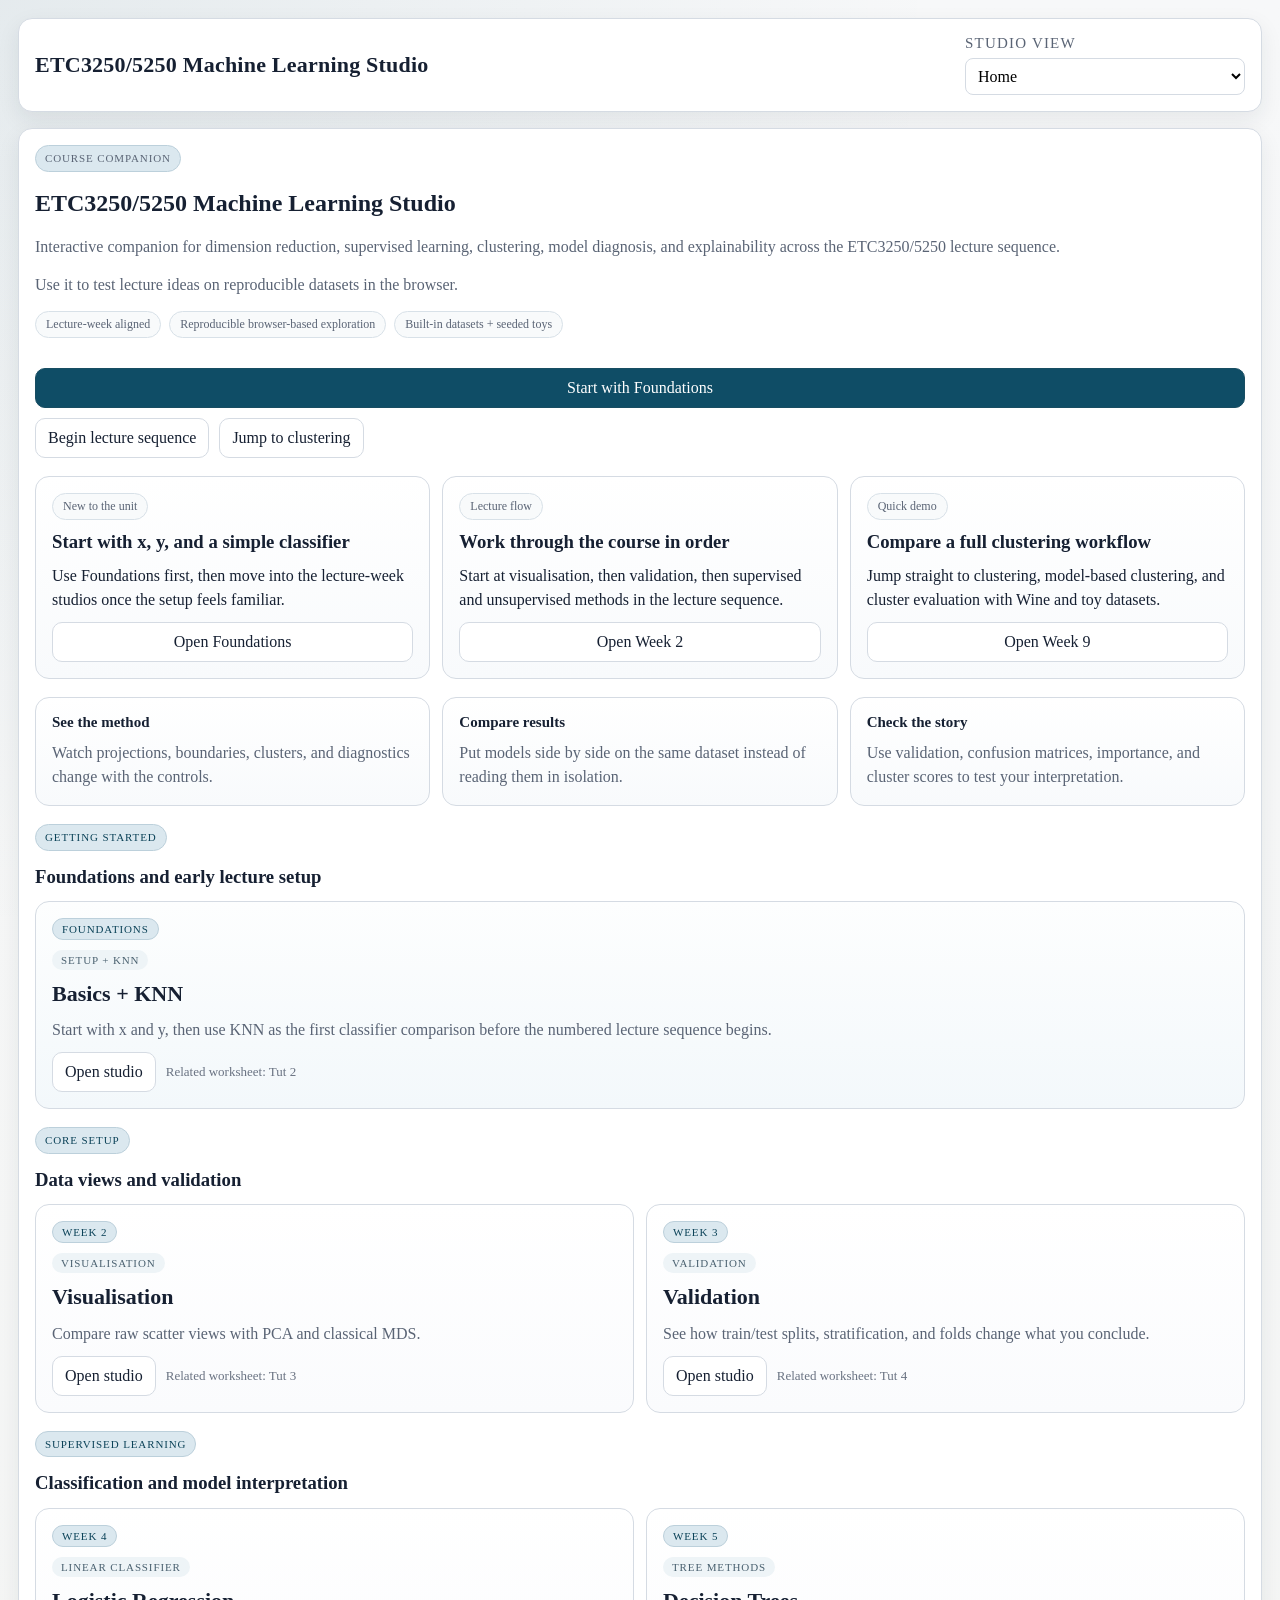
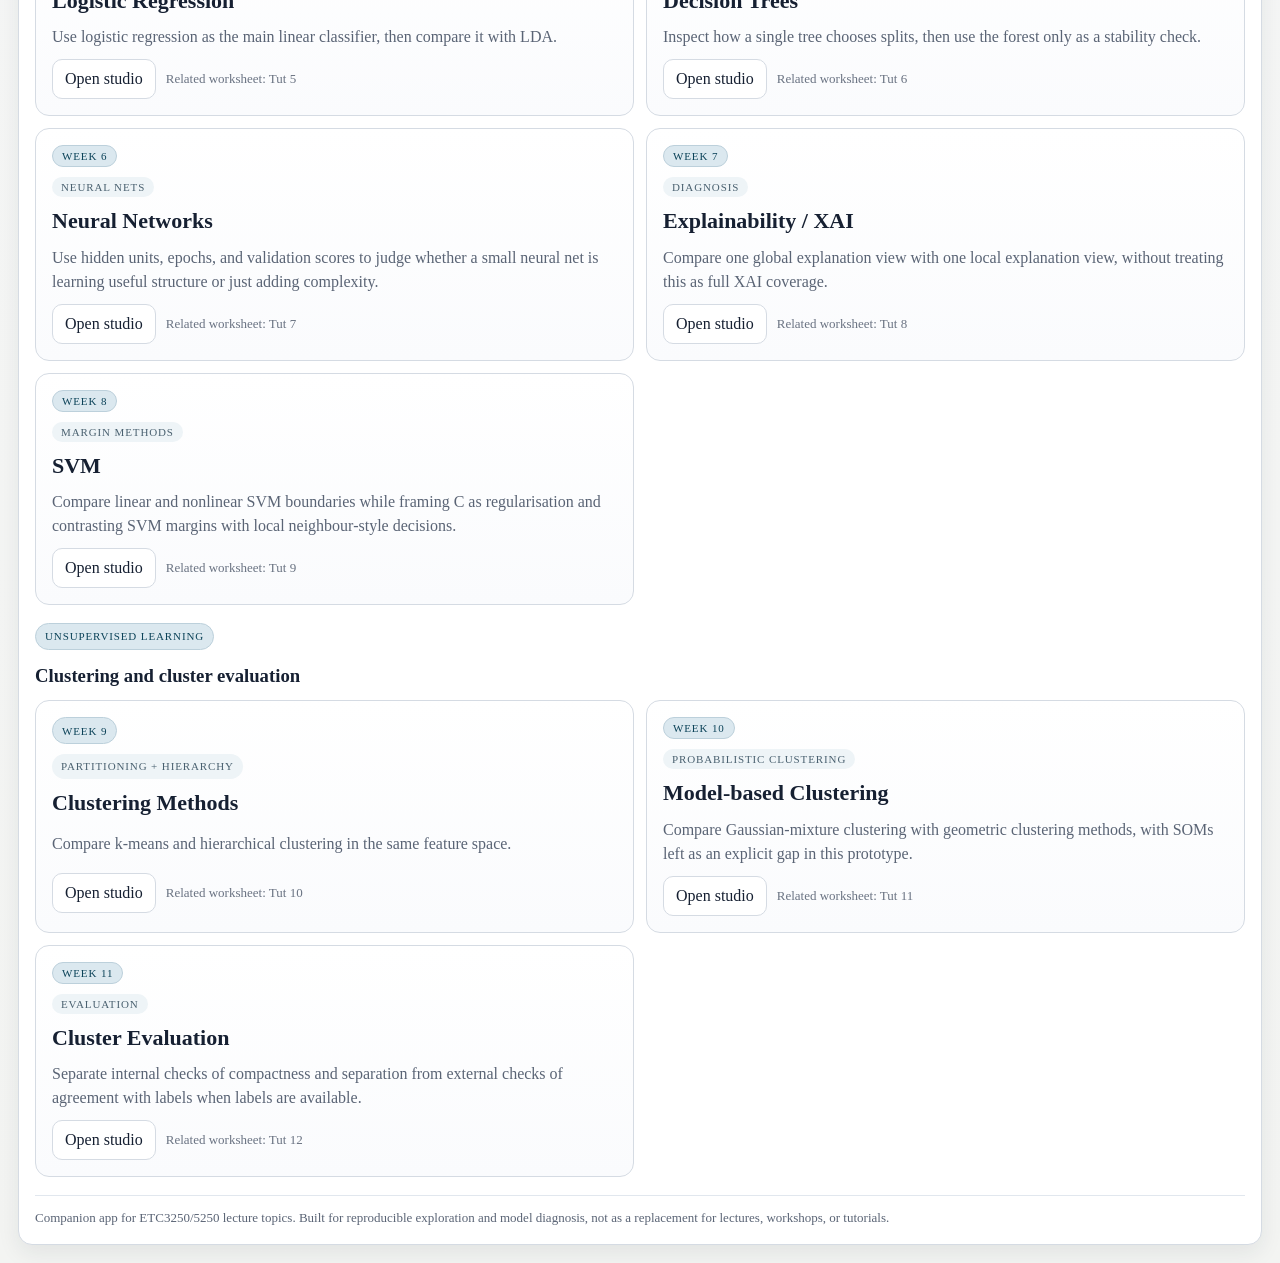
==== app/v1/index.html @ 70fa61f2 "Fix review issues in ML studio" ====
<!DOCTYPE html>
<html lang="en">
<head>
  <meta charset="UTF-8" />
  <meta name="viewport" content="width=device-width, initial-scale=1.0" />
  <meta name="description" content="Interactive ETC3250/5250 machine learning studio for reproducible browser-based teaching demos." />
  <title>ETC3250/5250 Machine Learning Studio</title>
  <link rel="stylesheet" href="style.css" />
</head>
<body>
  <div class="layout">
    <main class="content">
      <section id="appControls" class="card app-controls">
        <div class="app-controls-head">
          <div class="app-controls-brand">
            <h1>ETC3250/5250 Machine Learning Studio</h1>
          </div>

          <div class="app-controls-nav">
            <label for="viewSelect">Studio view</label>
            <select id="viewSelect">
              <option value="home">Home</option>
              <option value="foundations">Foundations: Basics + KNN</option>
              <option value="week2">Week 2: Visualisation</option>
              <option value="week3">Week 3: Validation</option>
              <option value="week4">Week 4: Logistic Regression</option>
              <option value="week5">Week 5: Decision Trees</option>
              <option value="week6">Week 6: Neural Networks</option>
              <option value="week7">Week 7: Explainability / XAI</option>
              <option value="week8">Week 8: SVM</option>
              <option value="week9">Week 9: Clustering methods</option>
              <option value="week10">Week 10: Model-based clustering</option>
              <option value="week11">Week 11: Cluster evaluation</option>
            </select>
          </div>
        </div>

        <div id="currentWeekBlock" class="app-status-row">
          <div class="status-chip">
            <span id="currentWeekLabel"></span>
            <strong id="currentWeekTitle"></strong>
          </div>
          <p id="currentWeekSummary" class="small-note"></p>
          <div class="action-stack">
            <button id="backHomeBtn" class="secondary-btn" type="button">Back to home</button>
            <button id="applyPresetBtn" class="primary-btn compact-btn" type="button">Use recommended setup</button>
            <p id="tutorialPath" class="small-note"></p>
          </div>
        </div>

      </section>
      <section id="homeView" class="card section">
        <header class="home-hero">
          <p class="page-tag">Course Companion</p>
          <h2>ETC3250/5250 Machine Learning Studio</h2>
          <p>
            Interactive companion for dimension reduction, supervised learning, clustering, model diagnosis, and explainability across the ETC3250/5250 lecture sequence.
          </p>
          <p class="home-support-copy">
            Use it to test lecture ideas on reproducible datasets in the browser.
          </p>
        </header>

        <div class="home-meta">
          <span class="meta-pill">Lecture-week aligned</span>
          <span class="meta-pill">Reproducible browser-based exploration</span>
          <span class="meta-pill">Built-in datasets + seeded toys</span>
        </div>

        <div class="home-action-row">
          <button class="primary-btn" type="button" data-view-target="foundations">Start with Foundations</button>
          <button class="secondary-btn" type="button" data-view-target="week2">Begin lecture sequence</button>
          <button class="secondary-btn" type="button" data-view-target="week9">Jump to clustering</button>
        </div>

        <section class="home-quick-start">
          <article class="launch-card">
            <span class="meta-pill launch-pill">New to the unit</span>
            <h3>Start with x, y, and a simple classifier</h3>
            <p>Use Foundations first, then move into the lecture-week studios once the setup feels familiar.</p>
            <button class="card-btn" type="button" data-view-target="foundations">Open Foundations</button>
          </article>
          <article class="launch-card">
            <span class="meta-pill launch-pill">Lecture flow</span>
            <h3>Work through the course in order</h3>
            <p>Start at visualisation, then validation, then supervised and unsupervised methods in the lecture sequence.</p>
            <button class="card-btn" type="button" data-view-target="week2">Open Week 2</button>
          </article>
          <article class="launch-card">
            <span class="meta-pill launch-pill">Quick demo</span>
            <h3>Compare a full clustering workflow</h3>
            <p>Jump straight to clustering, model-based clustering, and cluster evaluation with Wine and toy datasets.</p>
            <button class="card-btn" type="button" data-view-target="week9">Open Week 9</button>
          </article>
        </section>

        <section class="home-capability-strip" aria-label="What this app helps with">
          <div class="capability-card">
            <strong>See the method</strong>
            <p>Watch projections, boundaries, clusters, and diagnostics change with the controls.</p>
          </div>
          <div class="capability-card">
            <strong>Compare results</strong>
            <p>Put models side by side on the same dataset instead of reading them in isolation.</p>
          </div>
          <div class="capability-card">
            <strong>Check the story</strong>
            <p>Use validation, confusion matrices, importance, and cluster scores to test your interpretation.</p>
          </div>
        </section>

        <section class="home-group">
          <div class="home-group-head">
            <p class="page-tag">Getting Started</p>
            <h3>Foundations and early lecture setup</h3>
          </div>
          <div class="week-card-grid single">
            <article class="week-card featured-card">
              <span class="week-chip">Foundations</span>
              <span class="topic-tag">setup + KNN</span>
              <h3>Basics + KNN</h3>
              <p>Start with x and y, then use KNN as the first classifier comparison before the numbered lecture sequence begins.</p>
              <div class="week-card-actions">
                <button class="card-btn" type="button" data-view-target="foundations">Open studio</button>
                <span class="tutorial-ref quiet-ref">Related worksheet: Tut 2</span>
              </div>
            </article>
          </div>
        </section>

        <section class="home-group">
          <div class="home-group-head">
            <p class="page-tag">Core Setup</p>
            <h3>Data views and validation</h3>
          </div>
          <div class="week-card-grid">
            <article class="week-card">
              <span class="week-chip">Week 2</span>
              <span class="topic-tag">visualisation</span>
              <h3>Visualisation</h3>
              <p>Compare raw scatter views with PCA and classical MDS.</p>
              <div class="week-card-actions">
                <button class="card-btn" type="button" data-view-target="week2">Open studio</button>
                <span class="tutorial-ref quiet-ref">Related worksheet: Tut 3</span>
              </div>
            </article>

            <article class="week-card">
              <span class="week-chip">Week 3</span>
              <span class="topic-tag">validation</span>
              <h3>Validation</h3>
              <p>See how train/test splits, stratification, and folds change what you conclude.</p>
              <div class="week-card-actions">
                <button class="card-btn" type="button" data-view-target="week3">Open studio</button>
                <span class="tutorial-ref quiet-ref">Related worksheet: Tut 4</span>
              </div>
            </article>
          </div>
        </section>

        <section class="home-group">
          <div class="home-group-head">
            <p class="page-tag">Supervised Learning</p>
            <h3>Classification and model interpretation</h3>
          </div>
          <div class="week-card-grid">
            <article class="week-card">
              <span class="week-chip">Week 4</span>
              <span class="topic-tag">linear classifier</span>
              <h3>Logistic Regression</h3>
              <p>Use logistic regression as the main linear classifier, then compare it with LDA.</p>
              <div class="week-card-actions">
                <button class="card-btn" type="button" data-view-target="week4">Open studio</button>
                <span class="tutorial-ref quiet-ref">Related worksheet: Tut 5</span>
              </div>
            </article>

            <article class="week-card">
              <span class="week-chip">Week 5</span>
              <span class="topic-tag">tree methods</span>
              <h3>Decision Trees</h3>
              <p>Inspect how a single tree chooses splits, then use the forest only as a stability check.</p>
              <div class="week-card-actions">
                <button class="card-btn" type="button" data-view-target="week5">Open studio</button>
                <span class="tutorial-ref quiet-ref">Related worksheet: Tut 6</span>
              </div>
            </article>

            <article class="week-card">
              <span class="week-chip">Week 6</span>
              <span class="topic-tag">neural nets</span>
              <h3>Neural Networks</h3>
              <p>Use hidden units, epochs, and validation scores to judge whether a small neural net is learning useful structure or just adding complexity.</p>
              <div class="week-card-actions">
                <button class="card-btn" type="button" data-view-target="week6">Open studio</button>
                <span class="tutorial-ref quiet-ref">Related worksheet: Tut 7</span>
              </div>
            </article>

            <article class="week-card">
              <span class="week-chip">Week 7</span>
              <span class="topic-tag">diagnosis</span>
              <h3>Explainability / XAI</h3>
              <p>Compare one global explanation view with one local explanation view, without treating this as full XAI coverage.</p>
              <div class="week-card-actions">
                <button class="card-btn" type="button" data-view-target="week7">Open studio</button>
                <span class="tutorial-ref quiet-ref">Related worksheet: Tut 8</span>
              </div>
            </article>

            <article class="week-card">
              <span class="week-chip">Week 8</span>
              <span class="topic-tag">margin methods</span>
              <h3>SVM</h3>
              <p>Compare linear and nonlinear SVM boundaries while framing C as regularisation and contrasting SVM margins with local neighbour-style decisions.</p>
              <div class="week-card-actions">
                <button class="card-btn" type="button" data-view-target="week8">Open studio</button>
                <span class="tutorial-ref quiet-ref">Related worksheet: Tut 9</span>
              </div>
            </article>
          </div>
        </section>

        <section class="home-group">
          <div class="home-group-head">
            <p class="page-tag">Unsupervised Learning</p>
            <h3>Clustering and cluster evaluation</h3>
          </div>
          <div class="week-card-grid">
            <article class="week-card">
              <span class="week-chip">Week 9</span>
              <span class="topic-tag">partitioning + hierarchy</span>
              <h3>Clustering Methods</h3>
              <p>Compare k-means and hierarchical clustering in the same feature space.</p>
              <div class="week-card-actions">
                <button class="card-btn" type="button" data-view-target="week9">Open studio</button>
                <span class="tutorial-ref quiet-ref">Related worksheet: Tut 10</span>
              </div>
            </article>

            <article class="week-card">
              <span class="week-chip">Week 10</span>
              <span class="topic-tag">probabilistic clustering</span>
              <h3>Model-based Clustering</h3>
              <p>Compare Gaussian-mixture clustering with geometric clustering methods, with SOMs left as an explicit gap in this prototype.</p>
              <div class="week-card-actions">
                <button class="card-btn" type="button" data-view-target="week10">Open studio</button>
                <span class="tutorial-ref quiet-ref">Related worksheet: Tut 11</span>
              </div>
            </article>

            <article class="week-card">
              <span class="week-chip">Week 11</span>
              <span class="topic-tag">evaluation</span>
              <h3>Cluster Evaluation</h3>
              <p>Separate internal checks of compactness and separation from external checks of agreement with labels when labels are available.</p>
              <div class="week-card-actions">
                <button class="card-btn" type="button" data-view-target="week11">Open studio</button>
                <span class="tutorial-ref quiet-ref">Related worksheet: Tut 12</span>
              </div>
            </article>
          </div>
        </section>

        <p class="home-footnote">
          Companion app for ETC3250/5250 lecture topics. Built for reproducible exploration and model diagnosis, not as a replacement for lectures, workshops, or tutorials.
        </p>
      </section>

      <section id="quickControlsBar" class="card quick-controls">
        <div class="quick-controls-head">
          <h2 id="quickControlsTitle">Adjust the current view</h2>
          <button id="settingsToggleBtn" class="secondary-btn compact-btn settings-btn" type="button" aria-expanded="false">
            Settings
          </button>
        </div>
        <div id="quickControlsGrid" class="quick-controls-grid"></div>
      </section>

      <div id="settingsBackdrop" class="settings-backdrop" hidden></div>
      <aside id="moreSettingsPanel" class="settings-drawer" role="dialog" aria-label="More settings" aria-hidden="true" hidden>
        <div class="settings-drawer-head">
          <h3>More settings</h3>
          <button id="settingsCloseBtn" class="secondary-btn compact-btn settings-close-btn" type="button">Close</button>
        </div>
        <div class="settings-drawer-body">
          <div class="settings-grid">
            <div class="control-group" data-control-group="dataset">
              <h3>Dataset</h3>

              <label for="datasetSelect">Dataset</label>
              <select id="datasetSelect">
                <option value="iris">Iris</option>
                <option value="penguins">Penguins</option>
                <option value="wine">Wine</option>
                <option value="toy_linear">Toy: linear classes</option>
                <option value="toy_nonlinear">Toy: nonlinear classes</option>
                <option value="toy_clusters">Toy: clustering blobs</option>
              </select>

              <label for="analysisSeed">Analysis seed</label>
              <div class="range-row">
                <input id="analysisSeed" type="range" min="1" max="999" step="1" value="123" />
                <input id="analysisSeed_num" type="number" min="1" max="999" step="1" value="123" aria-label="Analysis seed number" />
              </div>

              <p class="small-note" id="datasetMeta"></p>
              <p class="small-note" id="datasetTeachingNote"></p>
            </div>

            <div class="control-group" data-control-group="visual">
              <h3>View Controls</h3>
              <label for="scatterX">X feature</label>
              <select id="scatterX"></select>
              <label for="scatterY">Y feature</label>
              <select id="scatterY"></select>
            </div>

            <div class="control-group" data-control-group="validation">
              <h3>Validation</h3>

              <label for="validationMode">Evaluation mode</label>
              <select id="validationMode">
                <option value="holdout">Train/test split</option>
                <option value="cv">k-fold cross-validation</option>
              </select>

              <label for="testFraction">Test fraction</label>
              <div class="range-row">
                <input id="testFraction" type="range" min="0.15" max="0.45" step="0.05" value="0.25" />
                <input id="testFraction_num" type="number" min="0.15" max="0.45" step="0.05" value="0.25" aria-label="Test fraction number" />
              </div>

              <label for="kFolds">CV folds</label>
              <div class="range-row">
                <input id="kFolds" type="range" min="3" max="10" step="1" value="5" />
                <input id="kFolds_num" type="number" min="3" max="10" step="1" value="5" aria-label="CV folds number" />
              </div>

              <label class="inline-check">
                <input id="stratifyToggle" type="checkbox" checked />
                Stratification
              </label>
            </div>

            <div class="control-group" data-control-group="classification">
              <h3>Classification Controls</h3>

              <label for="focusModel">Focus model</label>
              <select id="focusModel">
                <option value="knn">KNN</option>
                <option value="logistic">Logistic regression</option>
                <option value="lda">LDA</option>
                <option value="tree">Decision tree</option>
                <option value="forest">Random forest</option>
                <option value="svm_linear">Linear SVM</option>
                <option value="svm_rbf">RBF SVM</option>
              </select>

              <div id="classificationKnnControl" class="sub-control">
                <label for="knnK">KNN neighbours (k)</label>
                <div class="range-row">
                  <input id="knnK" type="range" min="1" max="25" step="2" value="7" />
                  <input id="knnK_num" type="number" min="1" max="25" step="2" value="7" aria-label="KNN neighbours number" />
                </div>
              </div>

              <div id="classificationTreeControl" class="sub-control">
                <label for="treeDepth">Decision tree depth</label>
                <div class="range-row">
                  <input id="treeDepth" type="range" min="1" max="8" step="1" value="4" />
                  <input id="treeDepth_num" type="number" min="1" max="8" step="1" value="4" aria-label="Decision tree depth number" />
                </div>
              </div>

              <div id="classificationLogisticControl" class="sub-control">
                <label for="logisticPenalty">Logistic penalty (lambda)</label>
                <div class="range-row">
                  <input id="logisticPenalty" type="range" min="0.001" max="0.2" step="0.001" value="0.01" />
                  <input id="logisticPenalty_num" type="number" min="0.001" max="0.2" step="0.001" value="0.01" aria-label="Logistic penalty number" />
                </div>
              </div>
            </div>

            <div class="control-group" data-control-group="clustering">
              <h3>Clustering Controls</h3>

              <label for="clusterK">Clustering k</label>
              <div class="range-row">
                <input id="clusterK" type="range" min="2" max="8" step="1" value="3" />
                <input id="clusterK_num" type="number" min="2" max="8" step="1" value="3" aria-label="Clustering k number" />
              </div>
            </div>

            <div class="control-group" data-control-group="forest">
              <h3>Forest Comparison</h3>

              <label for="forestTrees">Random forest trees</label>
              <div class="range-row">
                <input id="forestTrees" type="range" min="5" max="51" step="2" value="21" />
                <input id="forestTrees_num" type="number" min="5" max="51" step="2" value="21" aria-label="Random forest trees number" />
              </div>
            </div>

            <div class="control-group" data-control-group="trees">
              <h3>Tree Mechanics</h3>

              <label for="splitFeature">Split explorer feature</label>
              <select id="splitFeature"></select>
            </div>

            <div class="control-group" data-control-group="neural">
              <h3>Neural Net Controls</h3>

              <label for="nnHidden">Hidden units</label>
              <div class="range-row">
                <input id="nnHidden" type="range" min="3" max="24" step="1" value="8" />
                <input id="nnHidden_num" type="number" min="3" max="24" step="1" value="8" aria-label="Hidden units number" />
              </div>

              <label for="nnEpochs">Training epochs</label>
              <div class="range-row">
                <input id="nnEpochs" type="range" min="60" max="320" step="20" value="180" />
                <input id="nnEpochs_num" type="number" min="60" max="320" step="20" value="180" aria-label="Training epochs number" />
              </div>
            </div>

            <div class="control-group" data-control-group="svm">
              <h3>SVM Controls</h3>

              <label for="svmC">SVM C</label>
              <div class="range-row">
                <input id="svmC" type="range" min="0.2" max="3" step="0.2" value="1.2" />
                <input id="svmC_num" type="number" min="0.2" max="3" step="0.2" value="1.2" aria-label="SVM C number" />
              </div>

              <label for="svmGamma">RBF gamma</label>
              <div class="range-row">
                <input id="svmGamma" type="range" min="0.2" max="3" step="0.2" value="1" />
                <input id="svmGamma_num" type="number" min="0.2" max="3" step="0.2" value="1" aria-label="RBF gamma number" />
              </div>
            </div>

            <div class="control-group" data-control-group="xai">
              <h3>XAI Controls</h3>

              <label for="xaiIndex">Selected row</label>
              <div class="range-row">
                <input id="xaiIndex" type="range" min="1" max="344" step="1" value="1" />
                <input id="xaiIndex_num" type="number" min="1" max="344" step="1" value="1" aria-label="Selected row number" />
              </div>
              <p id="xaiIndexNote" class="small-note"></p>
            </div>

            <div class="control-group" data-control-group="model-clustering">
              <h3>Model-based Controls</h3>

              <label for="gmmComponents">Mixture components</label>
              <div class="range-row">
                <input id="gmmComponents" type="range" min="2" max="8" step="1" value="3" />
                <input id="gmmComponents_num" type="number" min="2" max="8" step="1" value="3" aria-label="Mixture components number" />
              </div>
            </div>

            <div class="control-group" data-control-group="problem">
              <h3>Problem Framing</h3>
              <label for="framingMode">Learning setup</label>
              <select id="framingMode">
                <option value="classification">Classification</option>
                <option value="regression">Regression</option>
                <option value="clustering">Clustering</option>
              </select>
            </div>
          </div>
        </div>
      </aside>

      <section id="weekShell" class="section week-shell">
        <div class="week-shell-top">
          <div class="section-title week-shell-title">
            <span class="kicker" id="viewKicker"></span>
            <h2 id="viewTitle"></h2>
          </div>
          <div class="view-actions">
            <button id="viewPresetBtn" class="card-btn compact-action-btn" type="button">Use recommended setup</button>
            <p id="viewTutorialPath" class="small-note tutorial-path"></p>
          </div>
        </div>
        <p id="viewSummary" class="view-summary"></p>
        <p id="viewPrompt" class="caption"></p>
      </section>

      <section id="problem-framing" class="card section week-section" data-views="foundations">
        <div class="section-title">
          <span class="kicker">Foundations</span>
          <h3>Problem Framing And x / y</h3>
        </div>
        <p id="problemIntro" class="section-note"></p>

        <div class="panel-grid three">
          <article class="panel">
            <h4>Classification</h4>
            <p>Predict a category label from measured features.</p>
          </article>
          <article class="panel">
            <h4>Regression</h4>
            <p>Predict a numeric outcome from measured features.</p>
          </article>
          <article class="panel">
            <h4>Clustering</h4>
            <p>Group observations by similarity without fitting labels during training.</p>
          </article>
        </div>

        <div class="panel-grid two">
          <article class="panel">
            <h4>Current learning setup</h4>
            <p id="framingSummary" class="caption"></p>
          </article>

          <article class="panel">
            <h4>What do x and y mean?</h4>
            <div id="xyDefinition" class="mono-block"></div>
          </article>
        </div>

        <details class="foldout panel">
          <summary>Need a scale reminder?</summary>
          <div id="standardisationSummary" class="mono-block"></div>
          <p class="caption" id="standardisationCaption"></p>
        </details>
      </section>

      <section id="visualisation-lab" class="card section week-section" data-views="week2">
        <div class="section-title">
          <span class="kicker">Week 2</span>
          <h3>Visualisation Studio</h3>
        </div>
        <p id="visualIntro" class="section-note"></p>
        <p id="pairScatterSummary" class="caption"></p>

        <div class="panel-grid three">
          <article class="panel">
            <h4>Pairwise scatter</h4>
            <svg id="pairScatterPlot" viewBox="0 0 540 420"></svg>
            <p class="caption" id="pairScatterCaption"></p>
          </article>
          <article class="panel">
            <h4>PCA projection</h4>
            <svg id="pcaPlot" viewBox="0 0 540 420"></svg>
            <p class="caption" id="pcaCaption"></p>
          </article>
          <article class="panel">
            <h4>Classical MDS</h4>
            <svg id="mdsPlot" viewBox="0 0 540 420"></svg>
            <p class="caption" id="mdsCaption"></p>
          </article>
        </div>
      </section>

      <section id="resampling-lab" class="card section week-section" data-views="week3">
        <div class="section-title">
          <span class="kicker">Week 3</span>
          <h3>Validation Studio</h3>
        </div>
        <p id="resamplingIntro" class="section-note"></p>

        <div class="panel-grid two">
          <article class="panel">
            <h4>Train/test split balance</h4>
            <table id="splitBalanceTable" class="data-table"></table>
            <p class="caption" id="splitCaption"></p>
          </article>
          <article class="panel">
            <h4>k-fold class balance</h4>
            <table id="foldBalanceTable" class="data-table"></table>
            <p class="caption" id="foldCaption"></p>
          </article>
        </div>

        <article class="panel">
          <h4>Permutation null check</h4>
          <svg id="permutationPlot" viewBox="0 0 540 320"></svg>
          <div id="permutationSummary" class="mono-block"></div>
          <p class="caption" id="permutationCaption"></p>
        </article>

        <article class="panel">
          <h4>Bootstrap stability check</h4>
          <svg id="bootstrapPlot" viewBox="0 0 540 320"></svg>
          <div id="bootstrapSummary" class="mono-block"></div>
          <p class="caption" id="bootstrapCaption"></p>
        </article>
      </section>

      <section id="classification-lab" class="card section week-section" data-views="foundations week4 week7 week8">
        <div class="section-title">
          <span class="kicker" id="classificationKicker">Classification</span>
          <h3>Classification Studio</h3>
        </div>
        <p id="classificationIntro" class="section-note"></p>

        <article class="panel">
          <h4>Model comparison</h4>
          <table id="classificationMetricsTable" class="data-table"></table>
          <p class="caption" id="classificationModeCaption"></p>
        </article>

        <div id="classificationDetailGrid" class="panel-grid two">
          <article id="classificationSummaryPanel" class="panel">
            <h4>Confusion matrix + summary</h4>
            <table id="confusionTable" class="data-table"></table>
            <div id="modelSummary" class="mono-block"></div>
            <p class="caption" id="confusionCaption"></p>
          </article>

          <article id="boundaryPanel" class="panel">
            <h4>Decision boundary</h4>
            <svg id="boundaryPlot" viewBox="0 0 540 420"></svg>
            <p class="caption" id="boundaryCaption"></p>
          </article>
        </div>

        <article id="week4RegularisationPanel" class="panel">
          <h4>Logistic coefficient shrinkage</h4>
          <table id="week4RegularisationTable" class="data-table"></table>
          <div id="week4RegularisationSummary" class="mono-block"></div>
          <p class="caption" id="week4RegularisationCaption"></p>
        </article>
      </section>

      <section id="week5-lab" class="card section week-section" data-views="week5">
        <div class="section-title">
          <span class="kicker">Week 5</span>
          <h3>Decision Tree Studio</h3>
        </div>
        <p id="week5Intro" class="section-note"></p>

        <div class="panel-grid two">
          <article class="panel">
            <h4>Split explorer</h4>
            <svg id="week5SplitPlot" viewBox="0 0 540 420"></svg>
            <div id="week5SplitSummary" class="mono-block"></div>
            <p id="week5SplitCaption" class="caption"></p>
          </article>

          <article class="panel">
            <h4>Early tree structure</h4>
            <svg id="week5TreePlot" viewBox="0 0 540 420"></svg>
            <div id="week5TreeSummary" class="mono-block"></div>
            <p id="week5TreeCaption" class="caption"></p>
          </article>
        </div>

        <div class="panel-grid two">
          <article class="panel">
            <h4>Tree vs forest stability check</h4>
            <table id="week5MetricsTable" class="data-table"></table>
            <div id="week5ComparisonSummary" class="mono-block"></div>
            <p id="week5MetricsCaption" class="caption"></p>
          </article>

          <article class="panel">
            <h4>Current model diagnosis</h4>
            <table id="week5ConfusionTable" class="data-table"></table>
            <div id="week5ModelSummary" class="mono-block"></div>
            <p id="week5ConfusionCaption" class="caption"></p>
          </article>
        </div>

        <div class="panel-grid two">
          <article class="panel">
            <h4>Hard cases</h4>
            <table id="week5HardCasesTable" class="data-table"></table>
            <p id="week5HardCasesCaption" class="caption"></p>
          </article>

          <article class="panel">
            <h4>Forest support signal</h4>
            <table id="week5ImportanceTable" class="data-table"></table>
            <p id="week5ImportanceCaption" class="caption"></p>
          </article>
        </div>
      </section>

      <section id="xai-lab" class="card section week-section" data-views="week7">
        <div class="section-title">
          <span class="kicker">Week 7</span>
          <h3>Explainability Studio</h3>
        </div>
        <p id="xaiIntro" class="section-note"></p>

        <article class="panel">
          <h4>Week 7 Scope Note</h4>
          <div class="mono-block">
This studio separates one global explanation view from one local explanation view.

It does not try to cover the full XAI lecture topic, so read it as a focused subset rather than complete coverage.
          </div>
          <p class="caption">Plain-English caption: use this page to contrast what a model seems to use overall with why one selected row is predicted the way it is.</p>
        </article>

        <div class="panel-grid two">
          <article class="panel">
            <h4>Global explanation view</h4>
            <table id="xaiGlobalTable" class="data-table"></table>
            <p class="caption" id="xaiGlobalCaption"></p>
          </article>

          <article class="panel">
            <h4>Local explanation view</h4>
            <div id="xaiLocalSummary" class="mono-block"></div>
            <table id="xaiLocalTable" class="data-table"></table>
            <p class="caption" id="xaiLocalCaption"></p>
          </article>
        </div>
      </section>

      <section id="neural-lab" class="card section week-section" data-views="week6">
        <div class="section-title">
          <span class="kicker">Week 6</span>
          <h3>Neural Network Studio</h3>
        </div>
        <p id="neuralIntro" class="section-note"></p>

        <article class="panel">
          <h4>Neural net versus baseline models</h4>
          <table id="nnMetricsTable" class="data-table"></table>
          <p class="caption" id="nnMetricsCaption"></p>
        </article>

        <div class="panel-grid two">
          <article id="nnSummaryPanel" class="panel">
            <h4>Network summary</h4>
            <div id="nnSummary" class="mono-block"></div>
          </article>

          <article id="nnBoundaryPanel" class="panel">
            <h4>Neural decision boundary</h4>
            <svg id="nnBoundaryPlot" viewBox="0 0 540 420"></svg>
            <p class="caption" id="nnBoundaryCaption"></p>
          </article>
        </div>
      </section>

      <section id="clustering-lab" class="card section week-section" data-views="week9 week10 week11">
        <div class="section-title">
          <span class="kicker" id="clusteringKicker">Clustering</span>
          <h3>Clustering Studio</h3>
        </div>
        <p id="clusteringIntro" class="section-note"></p>

        <article class="panel">
          <h4>Clustering quality comparison</h4>
          <table id="clusteringTable" class="data-table"></table>
          <p class="caption" id="clusteringCaption"></p>
        </article>

        <article id="week10ScopePanel" class="panel">
          <h4>Week 10 Scope Note</h4>
          <div class="mono-block">
This studio covers Gaussian-mixture clustering as the model-based method.

It does not implement self-organising maps, so treat SOMs as an explicit known gap rather than implied coverage.
          </div>
          <p class="caption">Plain-English caption: use this page to compare probabilistic clustering with k-means and hierarchical clustering, not as a full summary of every Week 10 lecture topic.</p>
        </article>

        <div class="panel-grid three">
          <article class="panel">
            <h4>k-means in PCA space</h4>
            <svg id="kmeansPlot" viewBox="0 0 540 420"></svg>
            <p class="caption" id="kmeansCaption"></p>
          </article>
          <article class="panel">
            <h4>Hierarchical clustering in PCA space</h4>
            <svg id="hierPlot" viewBox="0 0 540 420"></svg>
            <p class="caption" id="hierCaption"></p>
          </article>
          <article id="modelClusteringPanel" class="panel">
            <h4>Model-based clustering in PCA space</h4>
            <svg id="modelClusterPlot" viewBox="0 0 540 420"></svg>
            <p class="caption" id="modelClusterCaption"></p>
          </article>
        </div>

        <article class="panel" id="clusterEvaluationPanel">
          <h4>How should you judge the clustering?</h4>
          <ul class="compact-list">
            <li><strong>Internal check, silhouette:</strong> higher means points sit closer to their own cluster than to others.</li>
            <li><strong>Internal check, WCSS:</strong> lower means clusters are more compact.</li>
            <li><strong>External check, adjusted Rand:</strong> compares the fitted clusters with known labels when labels exist.</li>
          </ul>
          <p class="caption">
            A neat PCA picture alone is not enough. First separate the internal metrics from the external one, then compare both with the visual pattern.
          </p>
        </article>

        <article class="panel">
          <h4>Hierarchical merge summary</h4>
          <div id="hierSummary" class="mono-block"></div>
          <p class="caption" id="hierSummaryCaption"></p>
        </article>
      </section>
    </main>
  </div>

  <script src="data/iris.js"></script>
  <script src="data/wine.js"></script>
  <script src="data/penguins.js"></script>
  <script src="script.js"></script>
</body>
</html>
---- app/v1/style.css ----
:root {
  --bg: #f3f4f2;
  --panel-bg: #ffffff;
  --text: #162032;
  --muted: #5a6475;
  --line: #d5dbe3;
  --accent: #0f4d66;
  --accent-soft: #dbe8ef;
  --shadow: 0 8px 22px rgba(22, 32, 50, 0.08);
}

* {
  box-sizing: border-box;
}

html {
  scroll-behavior: smooth;
}

body {
  margin: 0;
  color: var(--text);
  background:
    radial-gradient(circle at top left, rgba(15, 77, 102, 0.08), transparent 30%),
    linear-gradient(180deg, #f7f8f9 0%, var(--bg) 100%);
  font-family: "Georgia", "Times New Roman", serif;
}

h1,
h2,
h3,
h4 {
  margin: 0 0 8px;
  font-weight: 600;
  line-height: 1.3;
}

p {
  margin: 0;
  line-height: 1.5;
}

input,
select,
button {
  font: inherit;
}

select,
input[type="number"] {
  width: 100%;
  border: 1px solid var(--line);
  background: #fff;
  border-radius: 8px;
  padding: 8px;
}

input[type="range"] {
  width: 100%;
}

.layout {
  max-width: 1600px;
  margin: 0 auto;
  padding: 18px;
}

.app-controls h1 {
  font-size: 22px;
  letter-spacing: 0.01em;
  margin-bottom: 0;
}

.control-group h3,
.app-controls-nav label {
  font-size: 15px;
  text-transform: uppercase;
  letter-spacing: 0.08em;
  color: var(--muted);
}

.control-group h3 {
  margin: 0 0 8px;
}

.course-tag,
.page-tag,
.week-chip,
.kicker {
  display: inline-flex;
  align-items: center;
  width: fit-content;
  border: 1px solid #bcd0db;
  background: var(--accent-soft);
  color: #0b4258;
  border-radius: 999px;
  padding: 4px 9px;
  font-size: 11px;
  letter-spacing: 0.08em;
  text-transform: uppercase;
}

.course-tag,
.page-tag {
  margin-bottom: 8px;
}

.control-group {
  display: grid;
  gap: 7px;
  padding: 10px;
  border: 1px solid #e2e8ee;
  border-radius: 10px;
  background: #fff;
}

.control-group label {
  font-size: 14px;
}

.sub-control {
  display: grid;
  gap: 8px;
}

.range-row {
  display: grid;
  grid-template-columns: 1fr 90px;
  gap: 8px;
}

.inline-check {
  display: flex;
  align-items: center;
  gap: 8px;
}

.status-chip {
  display: grid;
  gap: 3px;
  border: 1px solid #d8e1e8;
  border-radius: 10px;
  padding: 8px 10px;
  background: #f8fafb;
}

.status-chip span {
  font-size: 11px;
  letter-spacing: 0.06em;
  text-transform: uppercase;
  color: var(--muted);
}

.status-chip strong {
  font-size: 14px;
  font-weight: 600;
  color: var(--text);
}

.action-stack {
  display: flex;
  flex-wrap: wrap;
  align-items: center;
  justify-content: flex-end;
  gap: 8px;
}

.content {
  display: grid;
  gap: 16px;
}

.app-controls {
  display: grid;
  gap: 10px;
  padding: 10px 12px;
}

.app-controls-head {
  display: flex;
  justify-content: space-between;
  gap: 14px;
  align-items: center;
}

.app-controls-brand {
  min-width: 0;
}

.app-controls-nav {
  width: min(280px, 100%);
  display: grid;
  gap: 6px;
}

.app-status-row {
  display: grid;
  grid-template-columns: minmax(150px, auto) minmax(0, 1fr) auto;
  gap: 12px;
  align-items: center;
}

.settings-grid {
  display: grid;
  gap: 10px;
  grid-template-columns: 1fr;
}

.quick-controls {
  position: sticky;
  top: 16px;
  z-index: 8;
  padding: 8px 12px;
  background: rgba(255, 255, 255, 0.94);
  backdrop-filter: blur(8px);
}

.quick-controls-head {
  display: flex;
  align-items: center;
  justify-content: space-between;
  gap: 12px;
  margin-bottom: 6px;
}

.quick-controls-head h2 {
  font-size: 14px;
  font-weight: 600;
  margin-bottom: 0;
}

.quick-controls-grid {
  display: grid;
  gap: 8px;
  grid-template-columns: repeat(4, minmax(0, 1fr));
}

.quick-control {
  display: grid;
  gap: 4px;
  padding: 8px;
  border: 1px solid #e3e8ee;
  border-radius: 8px;
  background: #fff;
}

.quick-control label {
  font-size: 11px;
  letter-spacing: 0.05em;
  text-transform: uppercase;
  color: var(--muted);
}

.quick-control.compact-check {
  align-content: center;
}

.quick-check-row {
  display: flex;
  align-items: center;
  gap: 8px;
  min-height: 40px;
}

.quick-range-row {
  display: grid;
  grid-template-columns: 1fr 72px;
  gap: 8px;
  align-items: center;
}

.quick-control select,
.quick-control input[type="number"] {
  padding: 6px 7px;
}

.settings-backdrop {
  position: fixed;
  inset: 0;
  z-index: 14;
  background: rgba(22, 32, 50, 0.22);
  opacity: 0;
  pointer-events: none;
  transition: opacity 160ms ease;
}

.settings-drawer {
  position: fixed;
  top: 0;
  right: 0;
  z-index: 15;
  width: min(430px, calc(100vw - 20px));
  height: 100vh;
  padding: 14px;
  border-left: 1px solid var(--line);
  background: #fff;
  box-shadow: -14px 0 30px rgba(22, 32, 50, 0.14);
  overflow-y: auto;
  transform: translateX(104%);
  transition: transform 180ms ease;
  pointer-events: none;
}

body.settings-open .settings-backdrop {
  opacity: 1;
  pointer-events: auto;
}

body.settings-open .settings-drawer {
  transform: translateX(0);
  pointer-events: auto;
}

.settings-drawer-head {
  display: flex;
  align-items: center;
  justify-content: space-between;
  gap: 12px;
  margin-bottom: 12px;
}

.settings-drawer-head h3 {
  margin-bottom: 0;
  font-size: 18px;
}

.settings-drawer-body {
  display: grid;
  gap: 10px;
}

.card {
  background: var(--panel-bg);
  border: 1px solid var(--line);
  border-radius: 14px;
  box-shadow: var(--shadow);
  padding: 16px;
}

.home-hero {
  display: grid;
  gap: 8px;
  margin-bottom: 14px;
}

.home-hero p {
  color: var(--muted);
}

.home-support-copy {
  margin-top: 6px;
}

.home-meta {
  display: flex;
  gap: 8px;
  flex-wrap: wrap;
  margin-bottom: 16px;
}

.home-action-row {
  display: flex;
  gap: 10px;
  flex-wrap: wrap;
  margin-bottom: 18px;
}

.home-quick-start,
.home-capability-strip {
  display: grid;
  gap: 12px;
  grid-template-columns: repeat(3, minmax(0, 1fr));
  margin-bottom: 18px;
}

.launch-card,
.capability-card {
  border: 1px solid var(--line);
  border-radius: 14px;
  padding: 16px;
  background: linear-gradient(180deg, #ffffff 0%, #f8fafc 100%);
  display: grid;
  gap: 10px;
}

.launch-card h3,
.capability-card p,
.home-group-head h3 {
  margin: 0;
}

.launch-pill {
  justify-self: start;
}

.capability-card strong {
  font-size: 15px;
}

.capability-card p {
  color: var(--muted);
}

.home-group {
  display: grid;
  gap: 12px;
  margin-bottom: 18px;
}

.home-group-head {
  display: grid;
  gap: 6px;
}

.home-group-head .page-tag {
  justify-self: start;
}

.meta-pill {
  display: inline-flex;
  align-items: center;
  border: 1px solid #d8e1e8;
  border-radius: 999px;
  padding: 5px 10px;
  background: #f8fafb;
  color: var(--muted);
  font-size: 12px;
}

.week-card-grid {
  display: grid;
  gap: 12px;
  grid-template-columns: repeat(2, minmax(0, 1fr));
}

.week-card-grid.single {
  grid-template-columns: 1fr;
}

.week-card {
  border: 1px solid var(--line);
  border-radius: 14px;
  padding: 16px;
  background: linear-gradient(180deg, #ffffff 0%, #fafbfd 100%);
  display: grid;
  gap: 10px;
}

.week-card h3 {
  margin: 0;
  font-size: 22px;
}

.featured-card {
  background: linear-gradient(180deg, #fdfefe 0%, #f3f8fb 100%);
}

.topic-tag {
  display: inline-flex;
  align-items: center;
  justify-self: start;
  border-radius: 999px;
  padding: 4px 9px;
  font-size: 11px;
  letter-spacing: 0.08em;
  text-transform: uppercase;
  color: #49606f;
  background: #eef4f7;
}

.week-card p {
  color: var(--muted);
}

.quiet-ref {
  opacity: 0.9;
}

.home-footnote {
  margin-top: 18px;
  padding-top: 12px;
  border-top: 1px solid #e1e7ee;
  color: var(--muted);
  font-size: 13px;
}

.week-card-actions,
.view-actions {
  display: flex;
  gap: 10px;
  flex-wrap: wrap;
  align-items: center;
}

.section {
  scroll-margin-top: 20px;
}

.week-shell {
  display: grid;
  gap: 6px;
  padding: 0 2px 4px;
}

.week-shell-top {
  display: flex;
  align-items: end;
  justify-content: space-between;
  gap: 12px;
}

.week-shell-title {
  margin-bottom: 0;
}

.section-title {
  display: flex;
  align-items: baseline;
  gap: 10px;
  margin-bottom: 12px;
}

.section-title h2 {
  font-size: 28px;
}

.section-title h3 {
  font-size: 24px;
}

.view-summary,
.section-note,
.small-note,
.caption {
  color: var(--muted);
}

.view-summary {
  font-size: 15px;
  margin-top: -2px;
}

.small-note {
  font-size: 13px;
}

.caption {
  margin-top: 8px;
  font-size: 13px;
}

.week-shell .caption {
  display: none;
}

.panel-grid {
  display: grid;
  gap: 12px;
}

.panel-grid.two {
  grid-template-columns: repeat(2, minmax(0, 1fr));
}

.panel-grid.three {
  grid-template-columns: repeat(3, minmax(0, 1fr));
}

.panel {
  border: 1px solid var(--line);
  border-radius: 12px;
  padding: 12px;
  background: linear-gradient(180deg, #ffffff 0%, #fafbfd 100%);
}

.panel h4 {
  font-size: 17px;
}

.compact-list {
  margin: 0;
  padding-left: 18px;
  display: grid;
  gap: 6px;
}

.foldout {
  overflow: hidden;
}

.foldout summary {
  cursor: pointer;
  list-style: none;
  font-size: 14px;
  font-weight: 600;
  color: var(--text);
}

.foldout summary::-webkit-details-marker {
  display: none;
}

.foldout summary::after {
  content: "+";
  float: right;
  color: var(--accent);
  font-size: 18px;
  line-height: 1;
}

.foldout[open] summary::after {
  content: "-";
}

.foldout > :not(summary) {
  margin-top: 10px;
}

.mono-block {
  margin-top: 8px;
  border: 1px solid var(--line);
  background: #f7f9fb;
  border-radius: 8px;
  padding: 10px;
  font-family: "Menlo", "Monaco", "Courier New", monospace;
  white-space: pre-wrap;
  font-size: 12px;
  line-height: 1.45;
}

svg {
  width: 100%;
  border: 1px solid #e3e7ed;
  border-radius: 8px;
  background: #fff;
}

.data-table {
  width: 100%;
  border-collapse: collapse;
  margin-top: 8px;
}

.data-table th,
.data-table td {
  border: 1px solid var(--line);
  padding: 6px 8px;
  text-align: left;
  font-size: 13px;
  vertical-align: top;
}

.data-table th {
  background: #eef3f7;
}

.data-table td:first-child {
  font-weight: 600;
}

.inline-link {
  color: var(--accent);
  text-decoration: none;
  font-size: 14px;
  font-weight: 600;
}

.inline-link:hover {
  text-decoration: underline;
}

.tutorial-ref,
.tutorial-path {
  font-size: 13px;
  color: var(--muted);
}

.tutorial-path {
  white-space: nowrap;
}

.primary-btn,
.secondary-btn,
.card-btn {
  display: inline-flex;
  align-items: center;
  justify-content: center;
  min-height: 40px;
  padding: 8px 12px;
  border-radius: 10px;
  cursor: pointer;
}

.primary-btn {
  width: 100%;
  margin-top: 14px;
  border: 1px solid #184d62;
  color: #fff;
  background: var(--accent);
}

.primary-btn:hover {
  background: #0b3f55;
}

.compact-btn {
  margin-top: 0;
  width: auto;
}

.settings-btn,
.settings-close-btn {
  min-height: 34px;
  padding: 6px 10px;
}

.secondary-btn,
.card-btn {
  border: 1px solid var(--line);
  background: #fff;
  color: var(--text);
}

.compact-action-btn {
  min-height: 34px;
  padding: 6px 10px;
  border-radius: 9px;
}

.secondary-btn:hover,
.card-btn:hover {
  background: #f0f3f6;
}

[hidden] {
  display: none !important;
}

@media (max-width: 1220px) {
  .app-status-row {
    grid-template-columns: minmax(150px, auto) 1fr;
  }

  .action-stack {
    grid-column: 1 / -1;
    justify-content: flex-start;
  }
}

@media (max-width: 900px) {
  .home-quick-start,
  .home-capability-strip,
  .week-card-grid,
  .quick-controls-grid,
  .panel-grid.two,
  .panel-grid.three {
    grid-template-columns: 1fr;
  }

  .home-meta {
    gap: 6px;
  }

  .week-shell-top {
    align-items: flex-start;
    flex-direction: column;
  }

  .app-controls-head {
    align-items: flex-start;
    flex-direction: column;
  }

  .quick-controls {
    position: static;
  }

  .app-status-row {
    grid-template-columns: 1fr;
  }

  .settings-drawer {
    width: 100vw;
  }

  .section-title {
    align-items: flex-start;
    flex-direction: column;
    gap: 6px;
  }

  .section-title h2 {
    font-size: 24px;
  }

  .section-title h3 {
    font-size: 21px;
  }
}
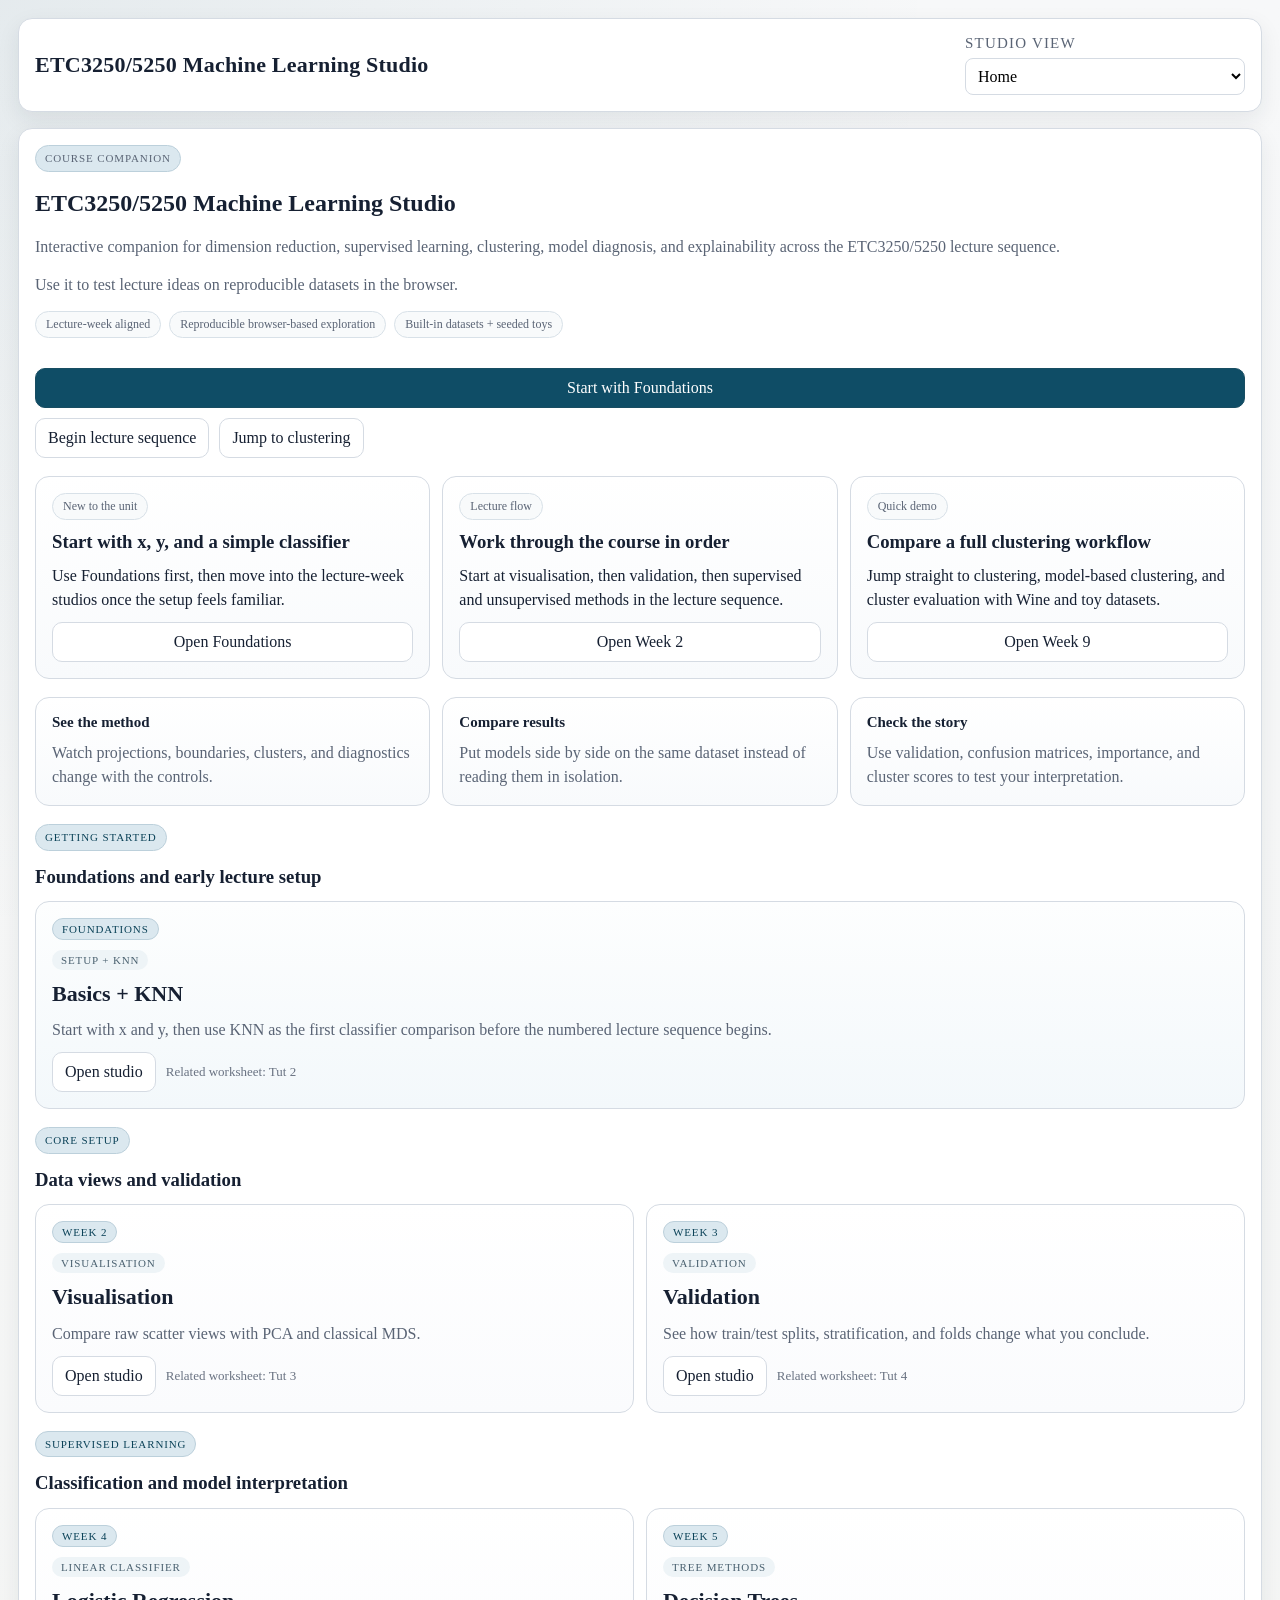
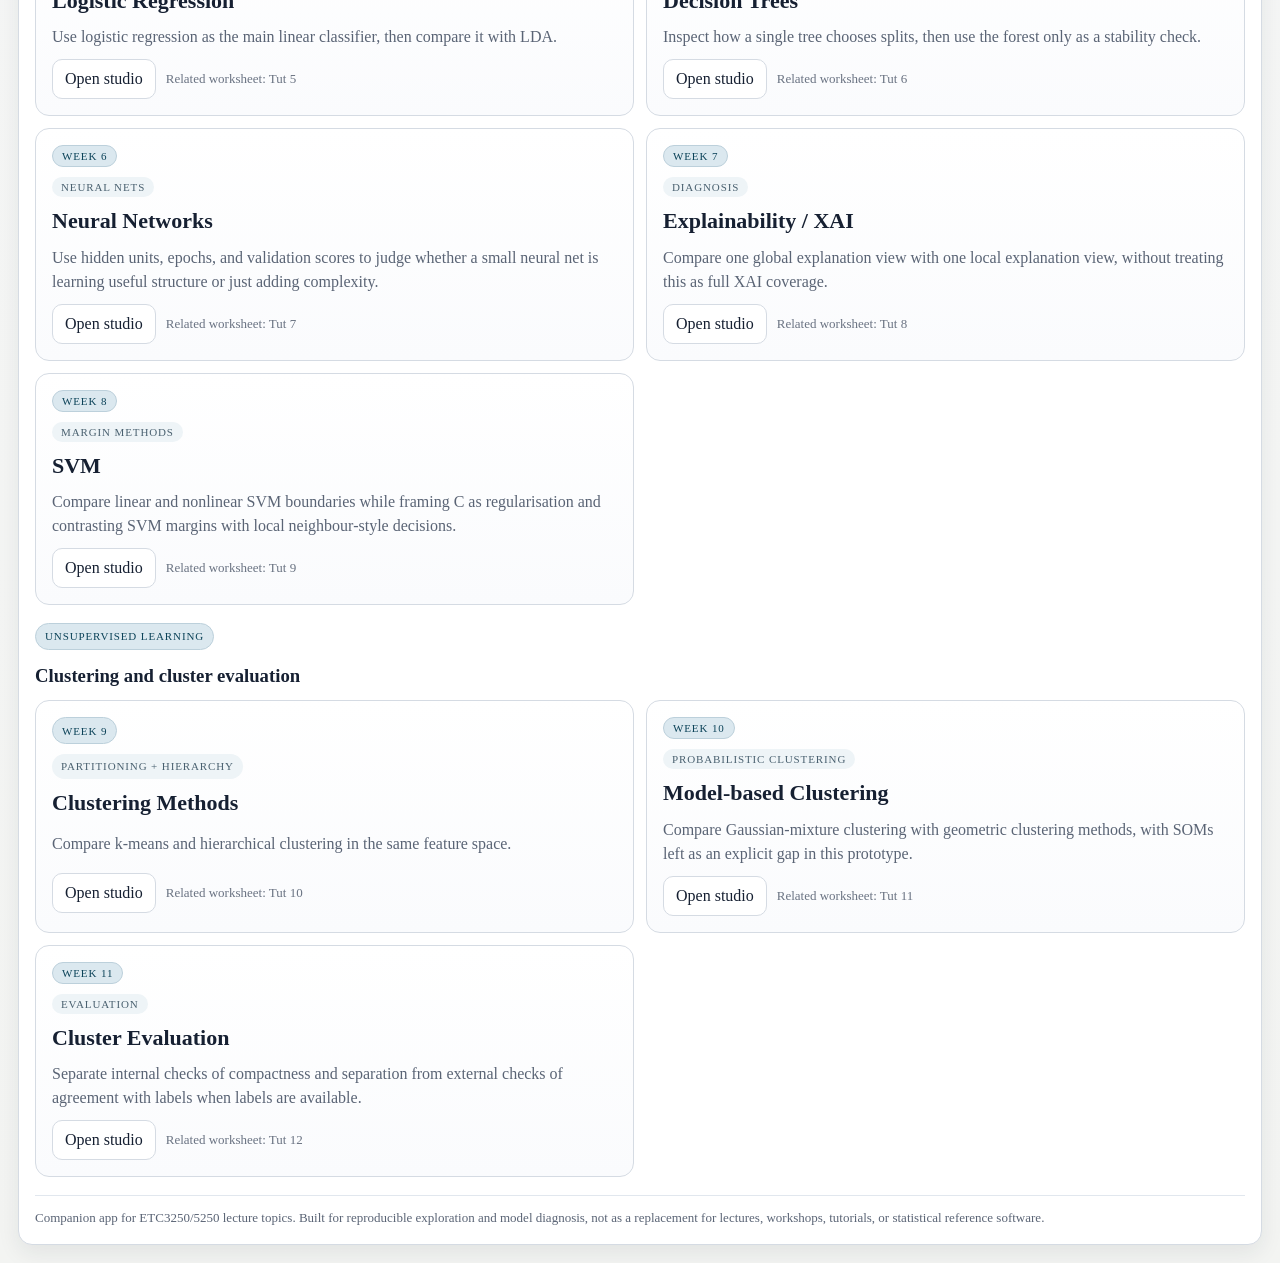
==== commit 68b45873: "Add tests and polish ML studio" ====
--- a/app/v1/index.html
+++ b/app/v1/index.html
@@ -263,7 +263,7 @@
         </section>
 
         <p class="home-footnote">
-          Companion app for ETC3250/5250 lecture topics. Built for reproducible exploration and model diagnosis, not as a replacement for lectures, workshops, or tutorials.
+          Companion app for ETC3250/5250 lecture topics. Built for reproducible exploration and model diagnosis, not as a replacement for lectures, workshops, tutorials, or statistical reference software.
         </p>
       </section>
 
@@ -278,7 +278,7 @@
       </section>
 
       <div id="settingsBackdrop" class="settings-backdrop" hidden></div>
-      <aside id="moreSettingsPanel" class="settings-drawer" role="dialog" aria-label="More settings" aria-hidden="true" hidden>
+      <aside id="moreSettingsPanel" class="settings-drawer" role="dialog" aria-modal="true" aria-label="More settings" aria-hidden="true" hidden>
         <div class="settings-drawer-head">
           <h3>More settings</h3>
           <button id="settingsCloseBtn" class="secondary-btn compact-btn settings-close-btn" type="button">Close</button>
--- a/app/v1/style.css
+++ b/app/v1/style.css
@@ -311,6 +311,17 @@
   pointer-events: auto;
 }
 
+@media (prefers-reduced-motion: reduce) {
+  html {
+    scroll-behavior: auto;
+  }
+
+  .settings-backdrop,
+  .settings-drawer {
+    transition: none;
+  }
+}
+
 .settings-drawer-head {
   display: flex;
   align-items: center;
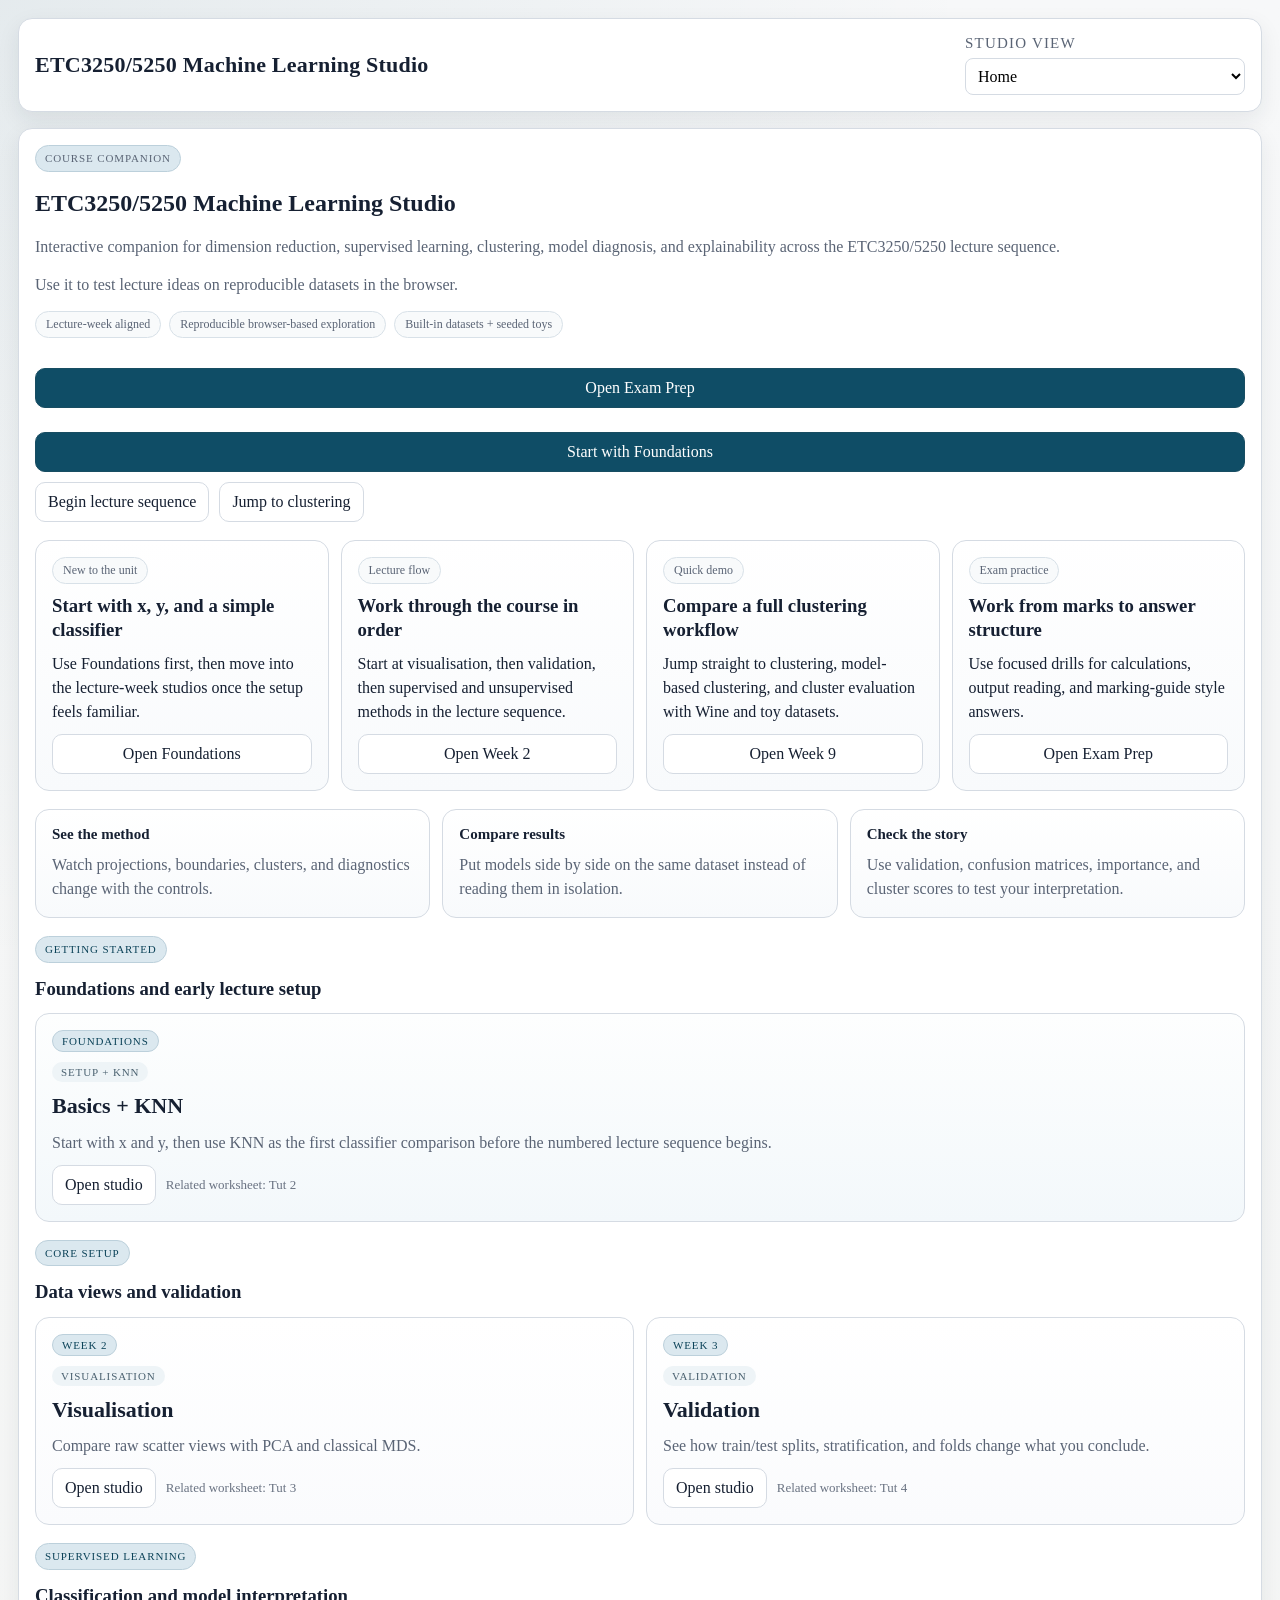
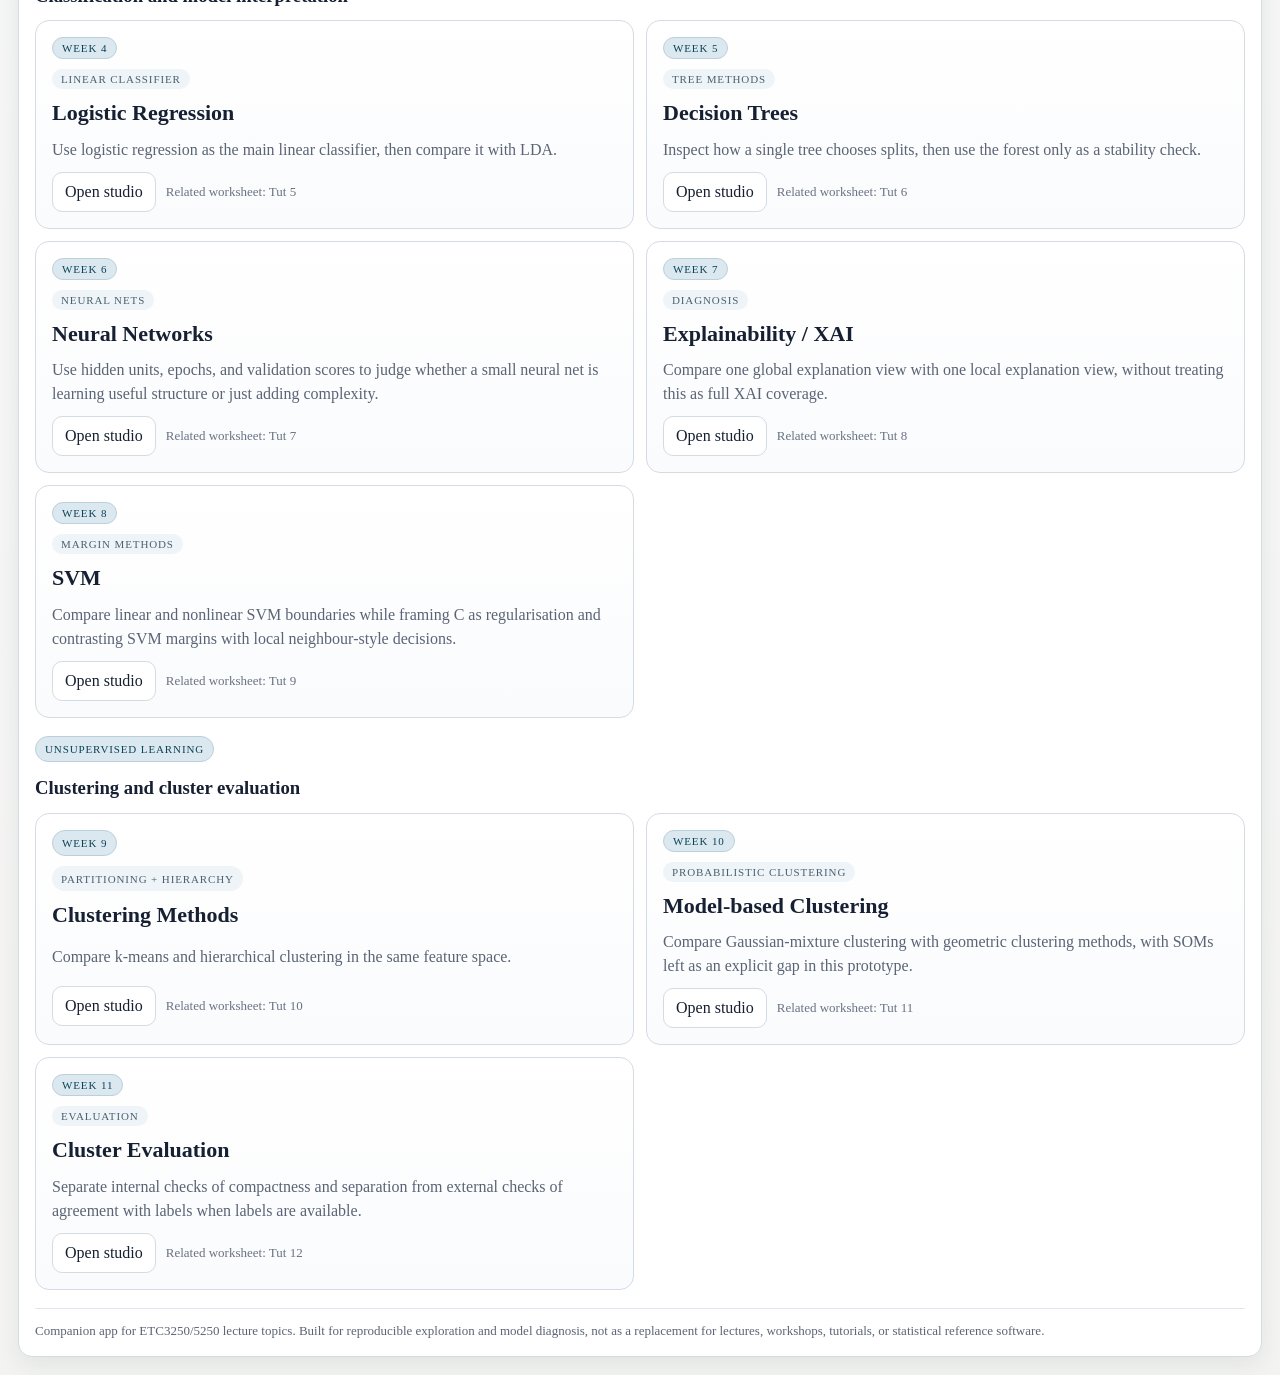
==== commit 6d1c3020: "Add guided exam prep view" ====
--- a/app/v1/index.html
+++ b/app/v1/index.html
@@ -31,6 +31,7 @@
               <option value="week9">Week 9: Clustering methods</option>
               <option value="week10">Week 10: Model-based clustering</option>
               <option value="week11">Week 11: Cluster evaluation</option>
+              <option value="examPrep">Exam Prep</option>
             </select>
           </div>
         </div>
@@ -68,6 +69,7 @@
         </div>
 
         <div class="home-action-row">
+          <button class="primary-btn" type="button" data-view-target="examPrep">Open Exam Prep</button>
           <button class="primary-btn" type="button" data-view-target="foundations">Start with Foundations</button>
           <button class="secondary-btn" type="button" data-view-target="week2">Begin lecture sequence</button>
           <button class="secondary-btn" type="button" data-view-target="week9">Jump to clustering</button>
@@ -91,6 +93,12 @@
             <h3>Compare a full clustering workflow</h3>
             <p>Jump straight to clustering, model-based clustering, and cluster evaluation with Wine and toy datasets.</p>
             <button class="card-btn" type="button" data-view-target="week9">Open Week 9</button>
+          </article>
+          <article class="launch-card">
+            <span class="meta-pill launch-pill">Exam practice</span>
+            <h3>Work from marks to answer structure</h3>
+            <p>Use focused drills for calculations, output reading, and marking-guide style answers.</p>
+            <button class="card-btn" type="button" data-view-target="examPrep">Open Exam Prep</button>
           </article>
         </section>
 
@@ -802,6 +810,414 @@
           <p class="caption" id="hierSummaryCaption"></p>
         </article>
       </section>
+
+      <section id="exam-prep" class="card section week-section exam-prep-section" data-views="examPrep">
+        <div class="section-title">
+          <span class="kicker">Exam Prep</span>
+          <h3>Priority Map And Worked Drills</h3>
+        </div>
+        <p class="section-note">
+          Use this page for exam mechanics: short written answers, output reading, and hand calculations. The existing week studios remain the place to build visual intuition.
+        </p>
+
+        <section class="exam-priority-grid" aria-label="Exam topic priority by 2025 mark weight">
+          <article class="exam-priority-card high">
+            <span>20 marks</span>
+            <strong>Decision trees + random forests</strong>
+          </article>
+          <article class="exam-priority-card high">
+            <span>20 marks</span>
+            <strong>Logistic regression + neural networks</strong>
+          </article>
+          <article class="exam-priority-card high">
+            <span>19 marks</span>
+            <strong>Clustering calculations</strong>
+          </article>
+          <article class="exam-priority-card">
+            <span>15 marks</span>
+            <strong>Visualisation + PCA</strong>
+          </article>
+          <article class="exam-priority-card">
+            <span>14 marks</span>
+            <strong>Model evaluation + tuning</strong>
+          </article>
+          <article class="exam-priority-card">
+            <span>12 marks</span>
+            <strong>XAI + SVM + kNN</strong>
+          </article>
+        </section>
+
+        <section class="exam-study-route" aria-label="Recommended study order">
+          <div class="section-title compact-section-title">
+            <span class="kicker">Start Here</span>
+            <h3>Recommended Order</h3>
+          </div>
+          <ol class="exam-route-list">
+            <li><strong>Trees + forests</strong><span>Gini, printed tree output, CART, random forests</span></li>
+            <li><strong>Logistic + neural nets</strong><span>Probability calculation, network anatomy, parameter count</span></li>
+            <li><strong>Clustering</strong><span>k-means iteration, single-linkage dendrogram</span></li>
+            <li><strong>PCA + visualisation</strong><span>variance, loadings, tours, standardisation</span></li>
+            <li><strong>Evaluation + tuning</strong><span>ROC-AUC, accuracy, cross-validation</span></li>
+            <li><strong>XAI + SVM + kNN</strong><span>SHAP, support vectors, neighbour voting</span></li>
+          </ol>
+        </section>
+
+        <section class="exam-card-grid" aria-label="High-yield exam practice cards">
+          <article class="exam-card">
+            <span class="topic-tag">PCA</span>
+            <h4>PCA Variance And Loadings</h4>
+            <div class="exam-card-meta">
+              <span>Medium priority</span>
+              <span>2025 Q1e</span>
+            </div>
+            <p class="exam-flow"><strong>Flow:</strong> Understand Week 2 -> drill table reading -> attempt 2025 Q1.</p>
+            <p><strong>Question:</strong> Given eigenvalues and loading columns, identify variance explained and which variables dominate PC1 or PC2.</p>
+            <p class="small-note"><strong>Tested skill:</strong> Read tables, not just plots.</p>
+            <details class="foldout exam-foldout">
+              <summary>Worked answer</summary>
+              <p>Divide each eigenvalue by the total eigenvalue sum to get the proportion explained. Add proportions for cumulative variance. For loadings, compare absolute values within a PC; the largest absolute loadings are the variables contributing most strongly, with the sign giving direction.</p>
+            </details>
+            <details class="foldout exam-foldout">
+              <summary>Marking checklist</summary>
+              <ul class="compact-list">
+                <li>Uses eigenvalue divided by total variance.</li>
+                <li>Mentions cumulative variance when choosing PCs.</li>
+                <li>Uses absolute loading size for contribution.</li>
+                <li>Interprets signs as direction, not importance size.</li>
+              </ul>
+            </details>
+            <p class="caption">Common mistake: saying a negative loading is less important just because it is negative.</p>
+            <button class="card-btn compact-action-btn" type="button" data-view-target="week2">Open Week 2</button>
+          </article>
+
+          <article class="exam-card">
+            <span class="topic-tag">Visualisation</span>
+            <h4>PCA, Tours, And Standardisation</h4>
+            <div class="exam-card-meta">
+              <span>Medium priority</span>
+              <span>2025 Q1a-d</span>
+            </div>
+            <p class="exam-flow"><strong>Flow:</strong> Understand Week 2 -> write short answer -> check one-mark points.</p>
+            <p><strong>Question:</strong> Explain why a tour can be preferable to a scatterplot matrix, and why PCA should often use standardised variables.</p>
+            <p class="small-note"><strong>Tested skill:</strong> Short answer with one reason per mark.</p>
+            <details class="foldout exam-foldout">
+              <summary>Worked answer</summary>
+              <p>A scatterplot matrix shows pairwise variable views, while a tour shows changing low-dimensional projections that can reveal structure involving combinations of variables. PCA should be standardised when variables use different scales because otherwise large-scale variables can dominate the maximum-variance directions.</p>
+            </details>
+            <details class="foldout exam-foldout">
+              <summary>Marking checklist</summary>
+              <ul class="compact-list">
+                <li>Contrasts pairwise views with combined projections.</li>
+                <li>States that tours can reveal multivariate structure.</li>
+                <li>States PCA maximises variance.</li>
+                <li>Explains scale domination without standardisation.</li>
+              </ul>
+            </details>
+            <p class="caption">Common mistake: describing PCA and tours as the same because both use projections.</p>
+          </article>
+
+          <article class="exam-card">
+            <span class="topic-tag">Evaluation</span>
+            <h4>ROC-AUC Vs Accuracy</h4>
+            <div class="exam-card-meta">
+              <span>Medium priority</span>
+              <span>2025 Q2a-b</span>
+            </div>
+            <p class="exam-flow"><strong>Flow:</strong> Understand Week 3 -> explain threshold logic -> attempt 2025 Q2.</p>
+            <p><strong>Question:</strong> Explain how the ROC curve is produced and why ROC-AUC can be preferable to accuracy.</p>
+            <p class="small-note"><strong>Tested skill:</strong> Threshold logic and model-choice justification.</p>
+            <details class="foldout exam-foldout">
+              <summary>Worked answer</summary>
+              <p>For every possible probability threshold, convert predicted probabilities into class predictions and calculate the true positive rate and false positive rate. Plot those points to form the ROC curve; AUC summarises the curve. Accuracy uses one threshold, while ROC-AUC checks performance across thresholds.</p>
+            </details>
+            <details class="foldout exam-foldout">
+              <summary>Marking checklist</summary>
+              <ul class="compact-list">
+                <li>Mentions predicted probabilities.</li>
+                <li>Mentions all possible thresholds.</li>
+                <li>Names TPR and FPR.</li>
+                <li>Explains one-threshold accuracy limitation.</li>
+              </ul>
+            </details>
+            <p class="caption">Common mistake: treating ROC-AUC as accuracy with a different name.</p>
+            <button class="card-btn compact-action-btn" type="button" data-view-target="week3">Open Week 3</button>
+          </article>
+
+          <article class="exam-card">
+            <span class="topic-tag">Tuning</span>
+            <h4>Cross-Validation And Hyperparameters</h4>
+            <div class="exam-card-meta">
+              <span>Medium priority</span>
+              <span>2025 Q2d-e</span>
+            </div>
+            <p class="exam-flow"><strong>Flow:</strong> Understand Week 3 -> describe CV steps -> choose from validation output.</p>
+            <p><strong>Question:</strong> Describe k-fold cross-validation and how it supports hyperparameter tuning.</p>
+            <p class="small-note"><strong>Tested skill:</strong> Procedural explanation.</p>
+            <details class="foldout exam-foldout">
+              <summary>Worked answer</summary>
+              <p>Split the training data into k folds. Train on k-1 folds and validate on the held-out fold, repeating until each fold has been held out. Average the validation score for each hyperparameter setting, then choose the setting with the best out-of-sample validation performance.</p>
+            </details>
+            <details class="foldout exam-foldout">
+              <summary>Marking checklist</summary>
+              <ul class="compact-list">
+                <li>Defines k subsets/folds.</li>
+                <li>Trains on k-1 folds.</li>
+                <li>Predicts the held-out fold.</li>
+                <li>Compares validation scores across hyperparameters.</li>
+              </ul>
+            </details>
+            <p class="caption">Common mistake: using the test set repeatedly during tuning.</p>
+          </article>
+
+          <article class="exam-card">
+            <span class="topic-tag">Logistic</span>
+            <h4>Logistic Probability Calculation</h4>
+            <div class="exam-card-meta high">
+              <span>High priority</span>
+              <span>2025 Q3a/e</span>
+            </div>
+            <p class="exam-flow"><strong>Flow:</strong> Understand Week 4 -> calculate probability -> write model form cleanly.</p>
+            <p><strong>Question:</strong> Given beta values and predictors, compute a probability and predicted class.</p>
+            <p class="small-note"><strong>Tested skill:</strong> Formula substitution.</p>
+            <details class="foldout exam-foldout">
+              <summary>Worked answer</summary>
+              <p>First calculate the score: eta = beta0 + beta1 x1 + beta2 x2 + ... . Convert to probability with p = exp(eta) / (1 + exp(eta)), equivalently p = 1 / (1 + exp(-eta)). Predict class 1 if p is above the chosen threshold.</p>
+            </details>
+            <details class="foldout exam-foldout">
+              <summary>Marking checklist</summary>
+              <ul class="compact-list">
+                <li>Correct linear score.</li>
+                <li>Correct logistic transform.</li>
+                <li>Uses the stated threshold.</li>
+                <li>Reports probability and class.</li>
+              </ul>
+            </details>
+            <p class="caption">Common mistake: comparing the raw logit score directly with 0.5.</p>
+            <button class="card-btn compact-action-btn" type="button" data-view-target="week4">Open Week 4</button>
+          </article>
+
+          <article class="exam-card">
+            <span class="topic-tag">Neural nets</span>
+            <h4>Network Anatomy And Parameters</h4>
+            <div class="exam-card-meta high">
+              <span>High priority</span>
+              <span>2025 Q3b-f</span>
+            </div>
+            <p class="exam-flow"><strong>Flow:</strong> Understand Week 6 -> count parameters -> critique activation choice.</p>
+            <p><strong>Question:</strong> For p inputs, s hidden units, and one binary output, draw the network and count parameters.</p>
+            <p class="small-note"><strong>Tested skill:</strong> Architecture reading.</p>
+            <details class="foldout exam-foldout">
+              <summary>Worked answer</summary>
+              <p>With one hidden layer, each hidden unit has p input weights plus one bias, giving s(p + 1). The binary output has s hidden-to-output weights plus one bias, giving s + 1. Total parameters: s(p + 1) + s + 1.</p>
+            </details>
+            <details class="foldout exam-foldout">
+              <summary>Marking checklist</summary>
+              <ul class="compact-list">
+                <li>Correct number of input nodes.</li>
+                <li>Correct number of hidden units.</li>
+                <li>Includes hidden-layer biases.</li>
+                <li>Includes output weights and output bias.</li>
+              </ul>
+            </details>
+            <p class="caption">Common mistake: forgetting bias terms. Linear hidden activations also collapse the network back to a linear model.</p>
+            <button class="card-btn compact-action-btn" type="button" data-view-target="week6">Open Week 6</button>
+          </article>
+
+          <article class="exam-card">
+            <span class="topic-tag">Trees</span>
+            <h4>Gini Split Calculation</h4>
+            <div class="exam-card-meta high">
+              <span>High priority</span>
+              <span>2025 Q4b</span>
+            </div>
+            <p class="exam-flow"><strong>Flow:</strong> Understand Week 5 -> calculate split purity -> compare with marking guide.</p>
+            <p><strong>Question:</strong> Calculate weighted Gini for a proposed classification-tree split.</p>
+            <p class="small-note"><strong>Tested skill:</strong> Hand calculation.</p>
+            <details class="foldout exam-foldout">
+              <summary>Worked answer</summary>
+              <p>For each child node, calculate class proportions p_k and Gini = sum p_k(1 - p_k), equivalently 1 - sum p_k^2. Weight each child Gini by its sample fraction and add them. A lower weighted Gini means purer child nodes.</p>
+            </details>
+            <details class="foldout exam-foldout">
+              <summary>Marking checklist</summary>
+              <ul class="compact-list">
+                <li>Finds left and right class proportions.</li>
+                <li>Calculates each child Gini.</li>
+                <li>Uses child sample weights.</li>
+                <li>Interprets lower Gini as better purity.</li>
+              </ul>
+            </details>
+            <p class="caption">Common mistake: averaging child Gini values without weighting by node size.</p>
+            <button class="card-btn compact-action-btn" type="button" data-view-target="week5">Open Week 5</button>
+          </article>
+
+          <article class="exam-card">
+            <span class="topic-tag">Tree output</span>
+            <h4>Read An rpart-Style Output</h4>
+            <div class="exam-card-meta high">
+              <span>High priority</span>
+              <span>Common 2019/2024</span>
+            </div>
+            <p class="exam-flow"><strong>Flow:</strong> Understand Week 5 -> read printed output -> compute terminal-node error.</p>
+            <p><strong>Question:</strong> Interpret `n`, `loss`, `yval`, `yprob`, terminal nodes, and training error from printed tree output.</p>
+            <p class="small-note"><strong>Tested skill:</strong> Output reading.</p>
+            <details class="foldout exam-foldout">
+              <summary>Worked answer</summary>
+              <p>In a node, `n` is the number of observations, `yval` is the predicted class, `yprob` gives class proportions, and `loss` is the count not in the predicted class. Starred nodes are terminal leaves. Training error can be read by summing terminal-node losses and dividing by the total observations.</p>
+            </details>
+            <details class="foldout exam-foldout">
+              <summary>Marking checklist</summary>
+              <ul class="compact-list">
+                <li>Defines `n` correctly.</li>
+                <li>Defines `loss` correctly.</li>
+                <li>Uses `yval` as the prediction.</li>
+                <li>Identifies terminal leaves and training error.</li>
+              </ul>
+            </details>
+            <p class="caption">Common mistake: treating `loss` as probability rather than a count.</p>
+          </article>
+
+          <article class="exam-card">
+            <span class="topic-tag">Forests</span>
+            <h4>CART And Random Forests</h4>
+            <div class="exam-card-meta high">
+              <span>High priority</span>
+              <span>2025 Q4c-e</span>
+            </div>
+            <p class="exam-flow"><strong>Flow:</strong> Understand Week 5 -> explain CART -> justify forest stability.</p>
+            <p><strong>Question:</strong> Describe CART fitting and justify why a random forest can improve on a single tree.</p>
+            <p class="small-note"><strong>Tested skill:</strong> Algorithm explanation.</p>
+            <details class="foldout exam-foldout">
+              <summary>Worked answer</summary>
+              <p>CART searches variables and candidate split points to optimise a split criterion such as Gini, then repeats recursively until stopping rules are met. Random forests fit many trees on bootstrapped observations and feature subsets, then average or vote across trees, reducing the instability of one flexible tree.</p>
+            </details>
+            <details class="foldout exam-foldout">
+              <summary>Marking checklist</summary>
+              <ul class="compact-list">
+                <li>Mentions split criterion.</li>
+                <li>Mentions search over variables and split points.</li>
+                <li>Mentions stopping rules.</li>
+                <li>Mentions many trees, observation subsets, feature subsets, and averaging/voting.</li>
+              </ul>
+            </details>
+            <p class="caption">Common mistake: saying forests avoid overfitting only because they are deeper.</p>
+          </article>
+
+          <article class="exam-card">
+            <span class="topic-tag">kNN</span>
+            <h4>KNN Distance And Vote Probability</h4>
+            <div class="exam-card-meta low">
+              <span>Lower priority</span>
+              <span>2025 Q5d</span>
+            </div>
+            <p class="exam-flow"><strong>Flow:</strong> Understand Foundations -> sort neighbours -> report probabilities.</p>
+            <p><strong>Question:</strong> Given a test point and training table, compute distances, choose K neighbours, and report class probabilities.</p>
+            <p class="small-note"><strong>Tested skill:</strong> Manual neighbour calculation.</p>
+            <details class="foldout exam-foldout">
+              <summary>Worked answer</summary>
+              <p>Compute Euclidean distance from the test point to each training point, sort from smallest to largest, and keep the nearest K rows. Without distance weighting, each class probability is its count among the K neighbours divided by K. Predict the class with the largest probability.</p>
+            </details>
+            <details class="foldout exam-foldout">
+              <summary>Marking checklist</summary>
+              <ul class="compact-list">
+                <li>Correct distance formula.</li>
+                <li>Correct neighbour ordering.</li>
+                <li>Uses exactly K neighbours.</li>
+                <li>Reports probabilities as counts divided by K.</li>
+              </ul>
+            </details>
+            <p class="caption">Common mistake: counting all nearby-looking points instead of exactly K neighbours.</p>
+            <button class="card-btn compact-action-btn" type="button" data-view-target="foundations">Open Foundations</button>
+          </article>
+
+          <article class="exam-card">
+            <span class="topic-tag">XAI + SVM</span>
+            <h4>SVM Cost And SHAP Interpretation</h4>
+            <div class="exam-card-meta low">
+              <span>Lower priority</span>
+              <span>2025 Q5b-c</span>
+            </div>
+            <p class="exam-flow"><strong>Flow:</strong> Understand Weeks 7-8 -> define terms -> justify from plot wording.</p>
+            <p><strong>Question:</strong> Interpret SVM cost/margins/support vectors and define a SHAP value.</p>
+            <p class="small-note"><strong>Tested skill:</strong> Model interpretation language.</p>
+            <details class="foldout exam-foldout">
+              <summary>Worked answer</summary>
+              <p>A larger SVM cost penalises margin violations more strongly, usually giving a narrower margin with fewer tolerated mistakes. Support vectors are the points that determine the margin. A SHAP value is a local feature contribution, comparing predictions with and without a feature while averaging over possible subsets of the other features.</p>
+            </details>
+            <details class="foldout exam-foldout">
+              <summary>Marking checklist</summary>
+              <ul class="compact-list">
+                <li>Connects larger cost to stronger penalty for violations.</li>
+                <li>Identifies support vectors as margin-defining points.</li>
+                <li>Defines SHAP as local feature contribution.</li>
+                <li>Mentions averaging over feature subsets/coalitions.</li>
+              </ul>
+            </details>
+            <p class="caption">Common mistake: saying SHAP is just ordinary global feature importance.</p>
+            <button class="card-btn compact-action-btn" type="button" data-view-target="week8">Open Week 8</button>
+          </article>
+
+          <article class="exam-card">
+            <span class="topic-tag">Clustering</span>
+            <h4>K-Means And Single Linkage</h4>
+            <div class="exam-card-meta high">
+              <span>High priority</span>
+              <span>2025 Q6b-c</span>
+            </div>
+            <p class="exam-flow"><strong>Flow:</strong> Understand Week 9 -> do one iteration -> draw dendrogram heights.</p>
+            <p><strong>Question:</strong> Perform one k-means update and construct a small single-linkage dendrogram from distances.</p>
+            <p class="small-note"><strong>Tested skill:</strong> Step-by-step clustering calculation.</p>
+            <details class="foldout exam-foldout">
+              <summary>Worked answer</summary>
+              <p>For k-means, assign each observation to the closest current centre, then update each centre to the mean of its assigned points. For single linkage, merge the closest pair or clusters first; cluster-to-cluster distance is the minimum distance between any member pair. Dendrogram heights are the merge distances.</p>
+            </details>
+            <details class="foldout exam-foldout">
+              <summary>Marking checklist</summary>
+              <ul class="compact-list">
+                <li>Calculates distances to current k-means centres.</li>
+                <li>Updates centres using assigned-point means.</li>
+                <li>Uses minimum pairwise distance for single linkage.</li>
+                <li>Labels dendrogram merges with correct heights.</li>
+              </ul>
+            </details>
+            <p class="caption">Common mistake: using average or complete linkage while the question asks for single linkage.</p>
+            <button class="card-btn compact-action-btn" type="button" data-view-target="week9">Open Week 9</button>
+          </article>
+        </section>
+
+        <section class="past-paper-panel" aria-label="Past paper references">
+          <div class="section-title compact-section-title">
+            <span class="kicker">References</span>
+            <h3>Past Paper Map</h3>
+          </div>
+          <table class="data-table">
+            <thead>
+              <tr>
+                <th>Year</th>
+                <th>Local file</th>
+                <th>Use it for</th>
+              </tr>
+            </thead>
+            <tbody>
+              <tr>
+                <td>2019</td>
+                <td><code>ML Exam/MLExam-2019.pdf</code> and solution</td>
+                <td>Older mechanics and comparison practice.</td>
+              </tr>
+              <tr>
+                <td>2024</td>
+                <td><code>ML Exam/MLExam-2024.pdf</code> and solution</td>
+                <td>Recent output-reading and calculation practice.</td>
+              </tr>
+              <tr>
+                <td>2025</td>
+                <td><code>ML Exam/MLExam-2025.html</code></td>
+                <td>Current mark-weight blueprint and rubric style.</td>
+              </tr>
+            </tbody>
+          </table>
+          <p class="caption">These are local references, not public app assets. Use them beside this page when doing timed practice.</p>
+        </section>
+      </section>
     </main>
   </div>
 
--- a/app/v1/style.css
+++ b/app/v1/style.css
@@ -384,6 +384,10 @@
   margin-bottom: 18px;
 }
 
+.home-quick-start {
+  grid-template-columns: repeat(4, minmax(0, 1fr));
+}
+
 .launch-card,
 .capability-card {
   border: 1px solid var(--line);
@@ -588,6 +592,174 @@
   font-size: 17px;
 }
 
+.exam-prep-section {
+  display: grid;
+  gap: 16px;
+}
+
+.exam-priority-grid {
+  display: grid;
+  gap: 10px;
+  grid-template-columns: repeat(3, minmax(0, 1fr));
+}
+
+.exam-priority-card {
+  border: 1px solid var(--line);
+  border-radius: 12px;
+  padding: 12px;
+  background: #f8fafb;
+  display: grid;
+  gap: 6px;
+}
+
+.exam-priority-card.high {
+  border-color: #c9dce4;
+  background: #f3f8fb;
+}
+
+.exam-priority-card span {
+  color: var(--accent);
+  font-size: 12px;
+  font-weight: 700;
+  text-transform: uppercase;
+}
+
+.exam-priority-card strong {
+  font-size: 15px;
+}
+
+.exam-study-route {
+  border: 1px solid var(--line);
+  border-radius: 12px;
+  padding: 12px;
+  background: #fff;
+}
+
+.exam-route-list {
+  list-style: none;
+  counter-reset: exam-step;
+  display: grid;
+  gap: 8px;
+  grid-template-columns: repeat(3, minmax(0, 1fr));
+  margin: 0;
+  padding: 0;
+}
+
+.exam-route-list li {
+  counter-increment: exam-step;
+  border: 1px solid #e0e7ed;
+  border-radius: 10px;
+  padding: 10px 10px 10px 38px;
+  position: relative;
+  background: #f8fafb;
+}
+
+.exam-route-list li::before {
+  content: counter(exam-step);
+  position: absolute;
+  left: 10px;
+  top: 10px;
+  width: 20px;
+  height: 20px;
+  border-radius: 50%;
+  display: grid;
+  place-items: center;
+  background: var(--accent);
+  color: #fff;
+  font-size: 12px;
+  font-weight: 700;
+}
+
+.exam-route-list strong,
+.exam-route-list span {
+  display: block;
+}
+
+.exam-route-list span {
+  margin-top: 3px;
+  color: var(--muted);
+  font-size: 12px;
+}
+
+.exam-card-grid {
+  display: grid;
+  gap: 12px;
+  grid-template-columns: repeat(2, minmax(0, 1fr));
+}
+
+.exam-card {
+  border: 1px solid var(--line);
+  border-radius: 12px;
+  padding: 14px;
+  background: linear-gradient(180deg, #ffffff 0%, #fafbfd 100%);
+  display: grid;
+  gap: 10px;
+  align-content: start;
+}
+
+.exam-card h4 {
+  margin: 0;
+  font-size: 18px;
+}
+
+.exam-card p {
+  margin: 0;
+}
+
+.exam-card-meta {
+  display: flex;
+  gap: 6px;
+  flex-wrap: wrap;
+}
+
+.exam-card-meta span {
+  border: 1px solid #d8e1e8;
+  border-radius: 999px;
+  padding: 4px 8px;
+  color: var(--muted);
+  background: #f8fafb;
+  font-size: 12px;
+}
+
+.exam-card-meta.high span:first-child {
+  border-color: #c9dce4;
+  color: var(--accent);
+  background: #f3f8fb;
+  font-weight: 700;
+}
+
+.exam-card-meta.low span:first-child {
+  color: #6d7180;
+  background: #f6f3ef;
+}
+
+.exam-flow {
+  border-left: 3px solid #d8e4ea;
+  padding-left: 9px;
+  color: var(--muted);
+  font-size: 13px;
+}
+
+.exam-foldout {
+  border-top: 1px solid #e4e9ee;
+  padding-top: 8px;
+}
+
+.exam-foldout summary {
+  min-height: 26px;
+}
+
+.past-paper-panel {
+  border: 1px solid var(--line);
+  border-radius: 12px;
+  padding: 12px;
+  background: #fff;
+}
+
+.compact-section-title {
+  margin-bottom: 8px;
+}
+
 .compact-list {
   margin: 0;
   padding-left: 18px;
@@ -748,6 +920,10 @@
 }
 
 @media (max-width: 1220px) {
+  .home-quick-start {
+    grid-template-columns: repeat(2, minmax(0, 1fr));
+  }
+
   .app-status-row {
     grid-template-columns: minmax(150px, auto) 1fr;
   }
@@ -763,6 +939,9 @@
   .home-capability-strip,
   .week-card-grid,
   .quick-controls-grid,
+  .exam-priority-grid,
+  .exam-route-list,
+  .exam-card-grid,
   .panel-grid.two,
   .panel-grid.three {
     grid-template-columns: 1fr;
